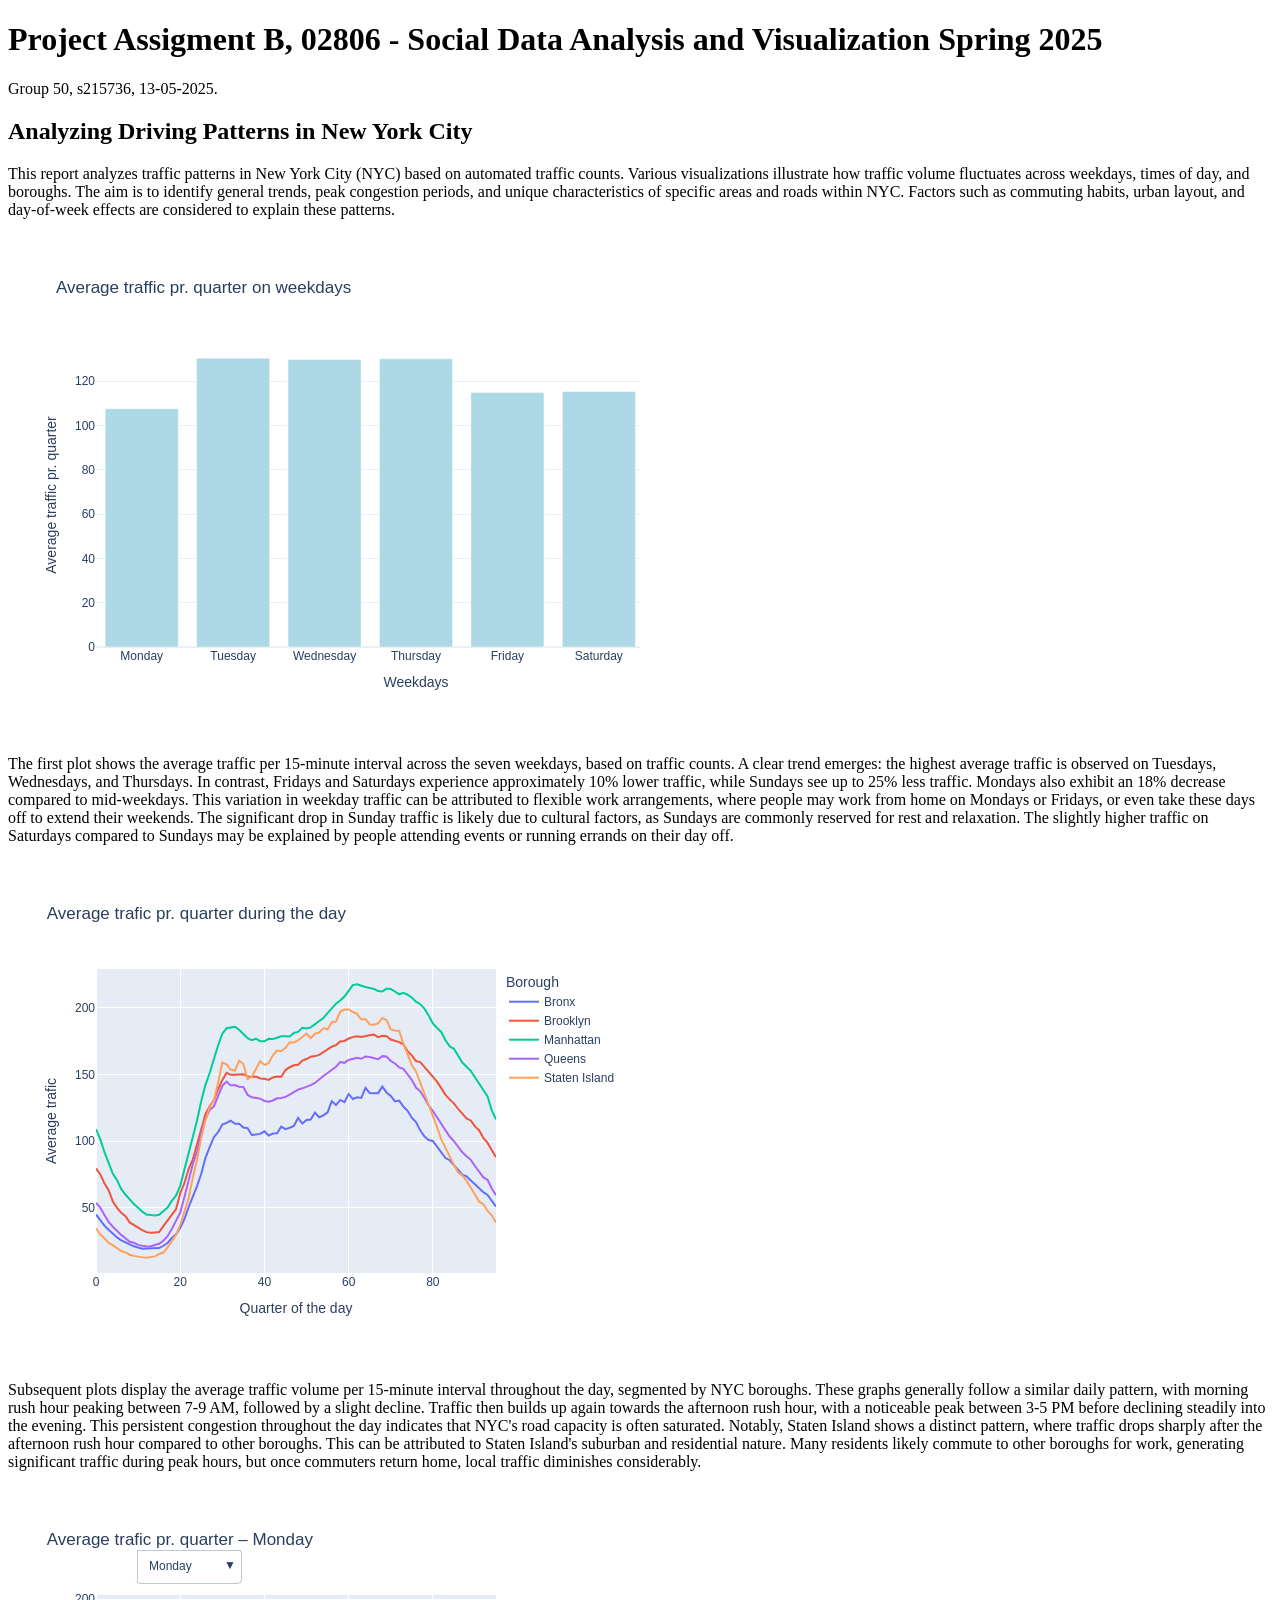
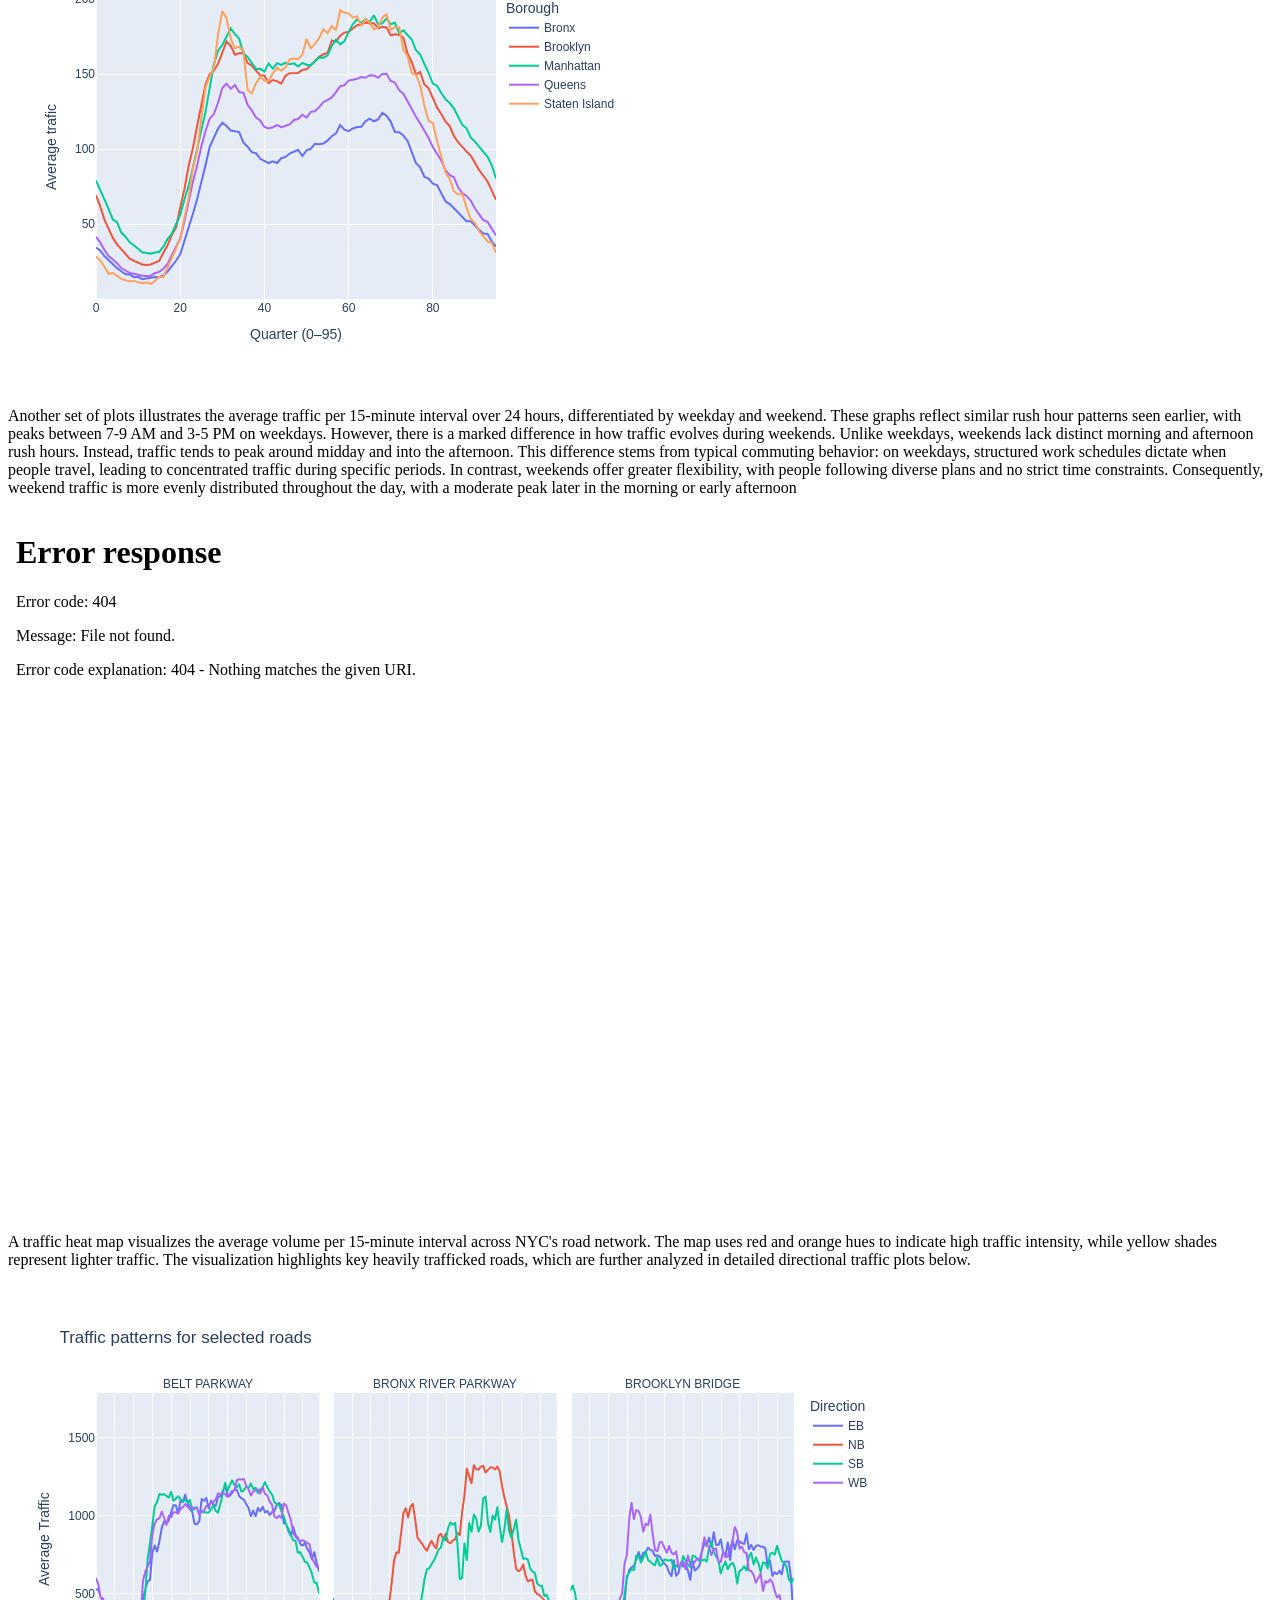
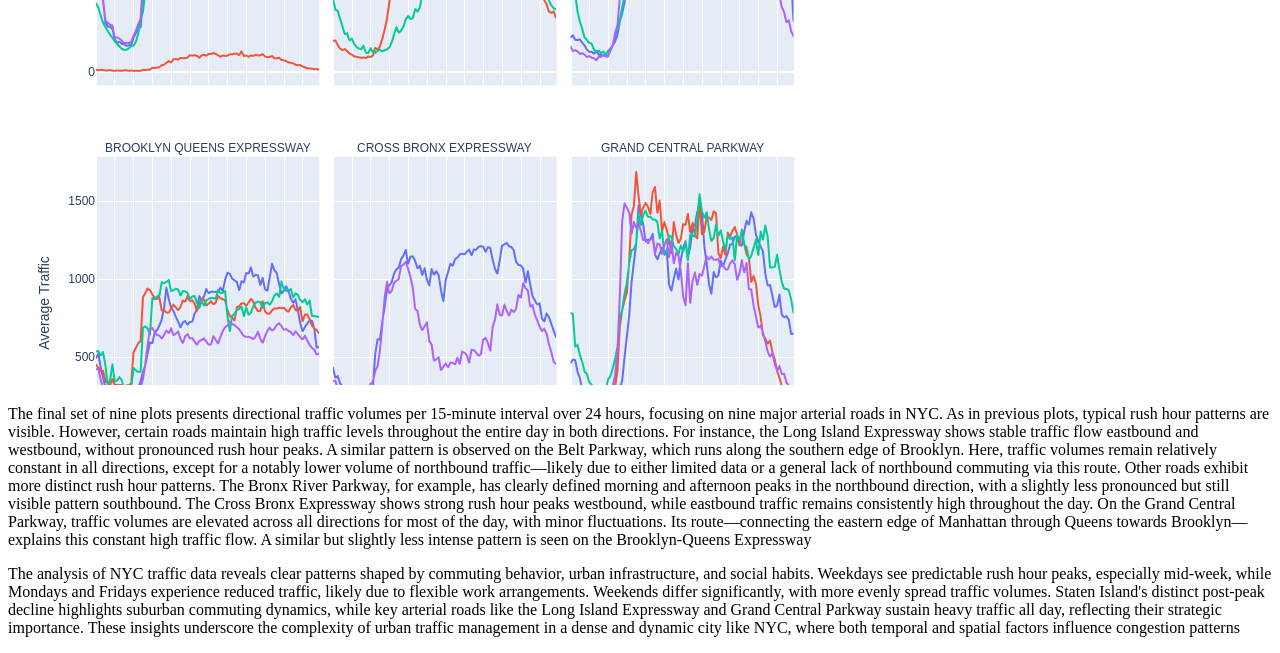
==== index.html @ fab5fddc "Updated homepage" ====
<!DOCTYPE html>
<html lang="en">
<head>
    <meta charset="UTF-8">
    <meta name="viewport" content="width=device-width, initial-scale=1.0">
    <title>My GitHub Website</title>
</head>
<body>
    <h1>Project Assigment B, 02806 - Social Data Analysis and Visualization Spring 2025</h1>
    <p>Group 50, s215736, 13-05-2025.</p>

    
    <h2>Analyzing Driving Patterns in New York City</h2>

    <p>This report analyzes traffic patterns in New York City (NYC) based on automated traffic counts. Various visualizations illustrate how traffic volume fluctuates
         across weekdays, times of day, and boroughs. The aim is to identify general trends, peak congestion periods, and unique characteristics of specific areas and
         roads within NYC. Factors such as commuting habits, urban layout, and day-of-week effects are considered to explain these patterns.</p>

    <iframe src="traffic_weekdays.html" width="50%" height="500px" style="border:none;"></iframe>

    <p>The first plot shows the average traffic per 15-minute interval across the seven weekdays, based on traffic counts. A clear trend emerges: the highest average
         traffic is observed on Tuesdays, Wednesdays, and Thursdays. In contrast, Fridays and Saturdays experience approximately 10% lower traffic, while Sundays see
          up to 25% less traffic. Mondays also exhibit an 18% decrease compared to mid-weekdays. This variation in weekday traffic can be attributed to flexible work
           arrangements, where people may work from home on Mondays or Fridays, or even take these days off to extend their weekends. The significant drop in Sunday
            traffic is likely due to cultural factors, as Sundays are commonly reserved for rest and relaxation. The slightly higher traffic on Saturdays compared to
             Sundays may be explained by people attending events or running errands on their day off.
    </p>

    <iframe src="gennemsnitlig_trafik_bydele.html" width="50%" height="500px" style="border:none;"></iframe>

    <p>Subsequent plots display the average traffic volume per 15-minute interval throughout the day, segmented by NYC boroughs. These graphs generally follow a similar
         daily pattern, with morning rush hour peaking between 7-9 AM, followed by a slight decline. Traffic then builds up again towards the afternoon rush hour, with
          a noticeable peak between 3-5 PM before declining steadily into the evening. This persistent congestion throughout the day indicates that NYC's road capacity
           is often saturated. Notably, Staten Island shows a distinct pattern, where traffic drops sharply after the afternoon rush hour compared to other boroughs.
            This can be attributed to Staten Island's suburban and residential nature. Many residents likely commute to other boroughs for work, generating significant
             traffic during peak hours, but once commuters return home, local traffic diminishes considerably.
    </p>

    <iframe src="gennemsnitlig_trafik_ugedage.html" width="50%" height="500px" style="border:none;"></iframe>

    <p>Another set of plots illustrates the average traffic per 15-minute interval over 24 hours, differentiated by weekday and weekend. These graphs reflect similar
         rush hour patterns seen earlier, with peaks between 7-9 AM and 3-5 PM on weekdays. However, there is a marked difference in how traffic evolves during weekends.
          Unlike weekdays, weekends lack distinct morning and afternoon rush hours. Instead, traffic tends to peak around midday and into the afternoon. This difference
           stems from typical commuting behavior: on weekdays, structured work schedules dictate when people travel, leading to concentrated traffic during specific
            periods. In contrast, weekends offer greater flexibility, with people following diverse plans and no strict time constraints. Consequently, weekend traffic
             is more evenly distributed throughout the day, with a moderate peak later in the morning or early afternoon
    </p>

    <iframe src="trafic_map.html" width="80%" height="700px" style="border:none;"></iframe>

    <p>A traffic heat map visualizes the average volume per 15-minute interval across NYC's road network. The map uses red and orange hues to indicate high traffic
         intensity, while yellow shades represent lighter traffic. The visualization highlights key heavily trafficked roads, which are further analyzed in detailed
          directional traffic plots below.
    </p>

    <iframe src="Selected_roads.html" width="70%" height="700px" style="border:none;"></iframe>

    <p>The final set of nine plots presents directional traffic volumes per 15-minute interval over 24 hours, focusing on nine major arterial roads in NYC. As in
         previous plots, typical rush hour patterns are visible. However, certain roads maintain high traffic levels throughout the entire day in both directions.
          For instance, the Long Island Expressway shows stable traffic flow eastbound and westbound, without pronounced rush hour peaks. A similar pattern is observed
           on the Belt Parkway, which runs along the southern edge of Brooklyn. Here, traffic volumes remain relatively constant in all directions, except for a notably
            lower volume of northbound traffic—likely due to either limited data or a general lack of northbound commuting via this route. Other roads exhibit more
             distinct rush hour patterns. The Bronx River Parkway, for example, has clearly defined morning and afternoon peaks in the northbound direction, with a
              slightly less pronounced but still visible pattern southbound. The Cross Bronx Expressway shows strong rush hour peaks westbound, while eastbound traffic
               remains consistently high throughout the day. On the Grand Central Parkway, traffic volumes are elevated across all directions for most of the day, with
                minor fluctuations. Its route—connecting the eastern edge of Manhattan through Queens towards Brooklyn—explains this constant high traffic flow. A similar
                 but slightly less intense pattern is seen on the Brooklyn-Queens Expressway
    </p>

    <p>The analysis of NYC traffic data reveals clear patterns shaped by commuting behavior, urban infrastructure, and social habits. Weekdays see predictable rush hour
         peaks, especially mid-week, while Mondays and Fridays experience reduced traffic, likely due to flexible work arrangements. Weekends differ significantly, with
          more evenly spread traffic volumes. Staten Island's distinct post-peak decline highlights suburban commuting dynamics, while key arterial roads like the Long
           Island Expressway and Grand Central Parkway sustain heavy traffic all day, reflecting their strategic importance. These insights underscore the complexity of
            urban traffic management in a dense and dynamic city like NYC, where both temporal and spatial factors influence congestion patterns
    </p>

</body>
</html>
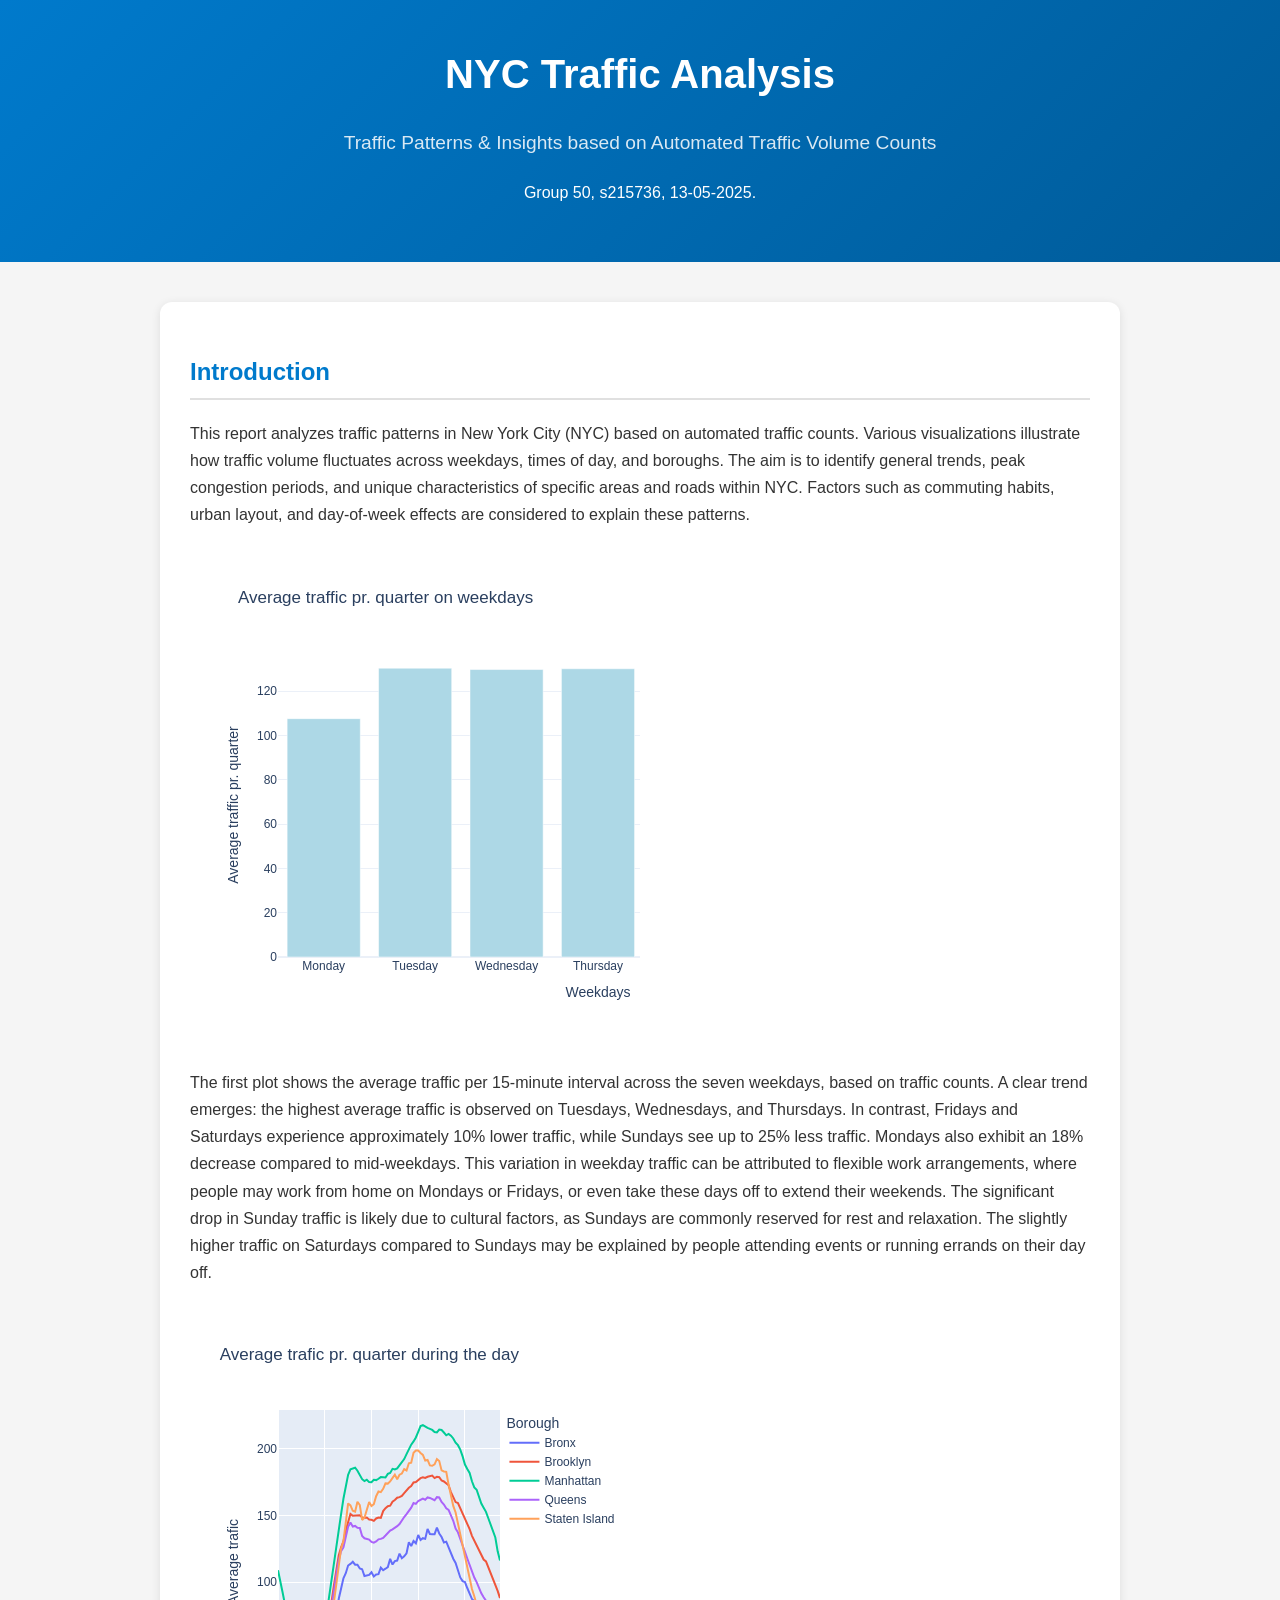
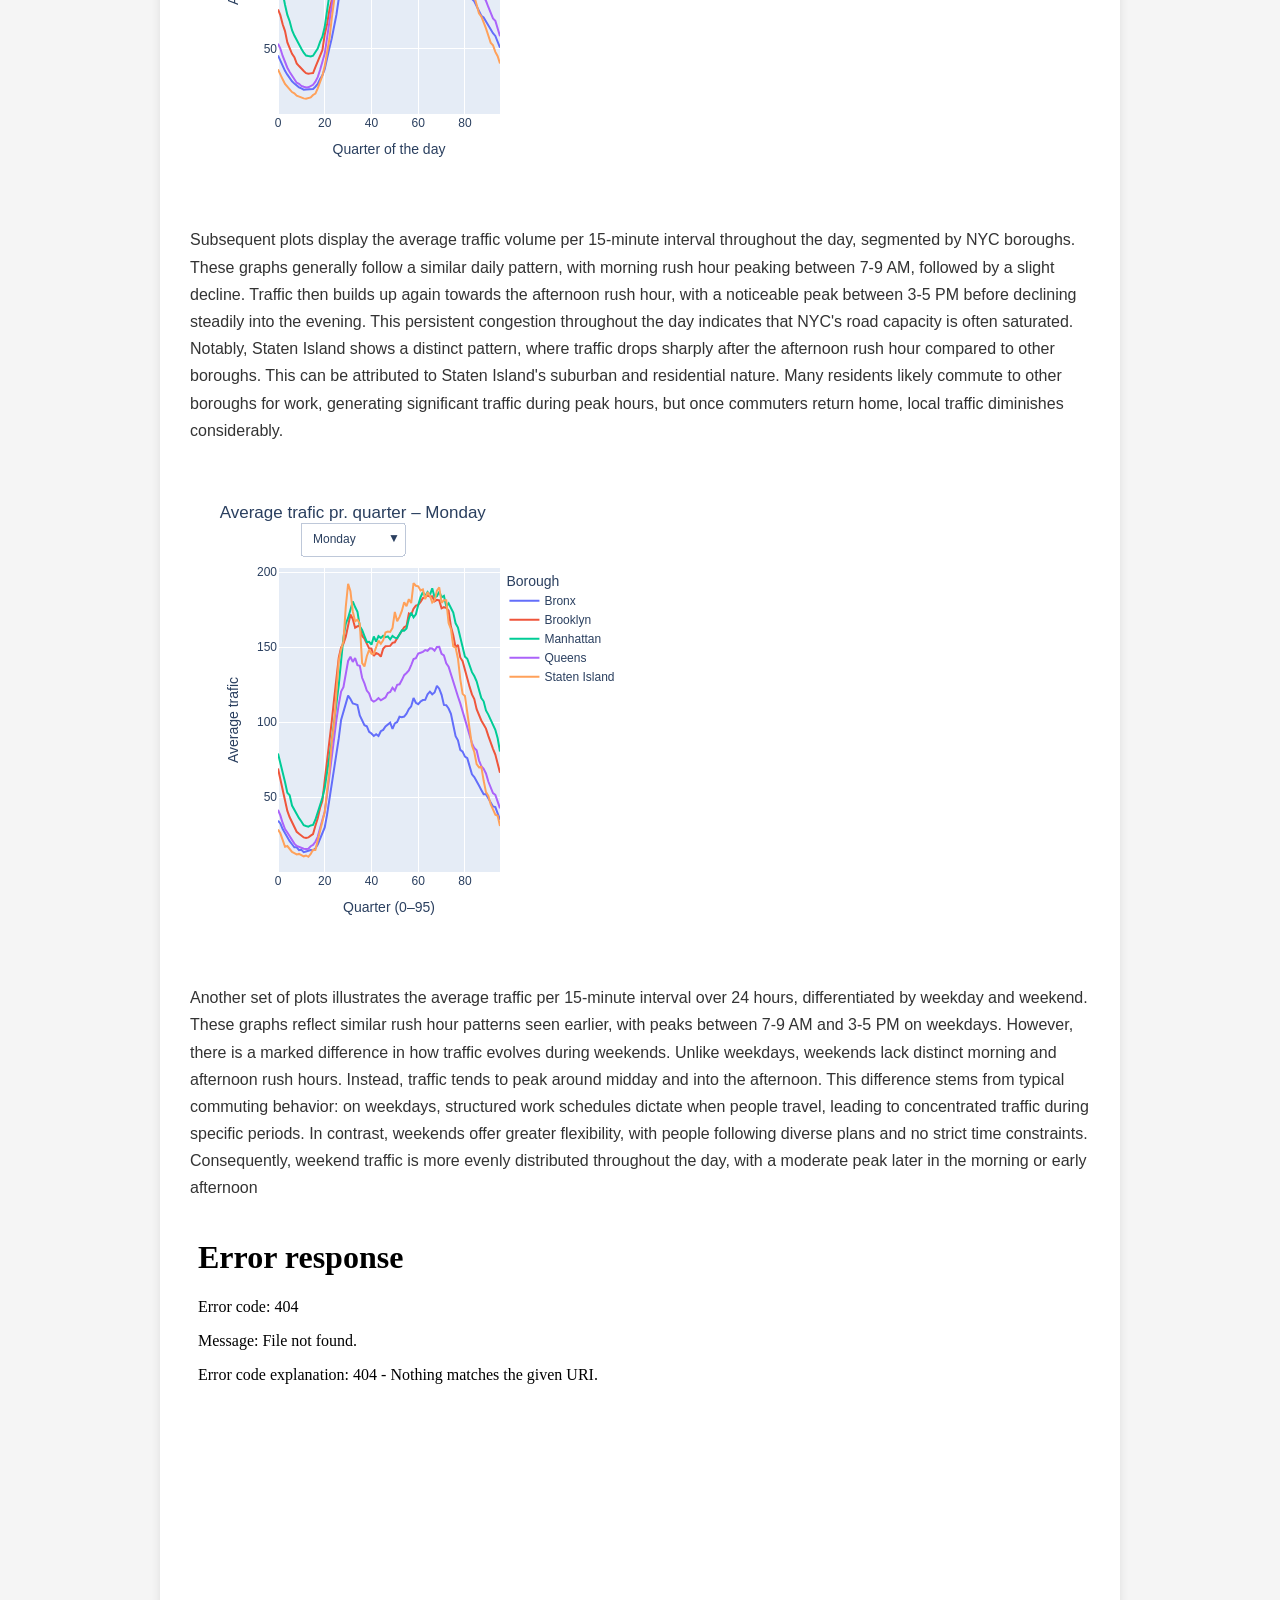
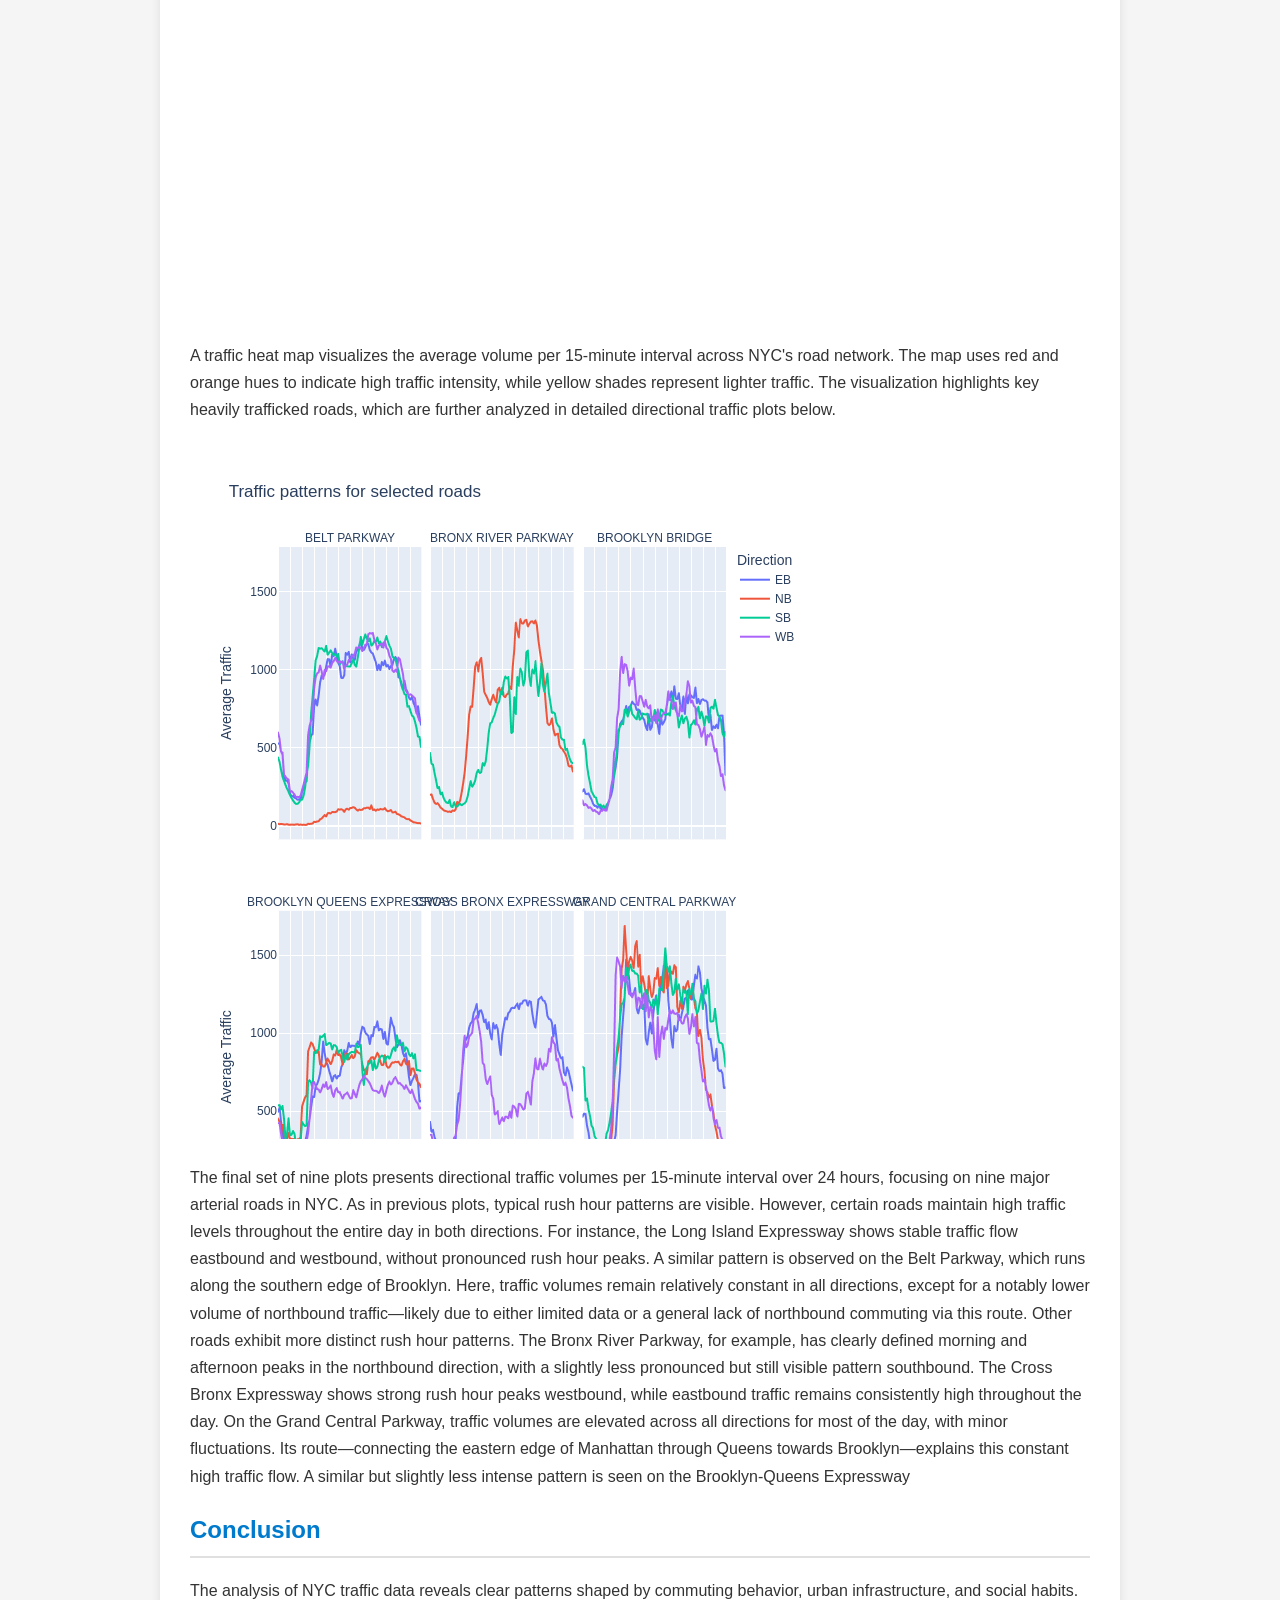
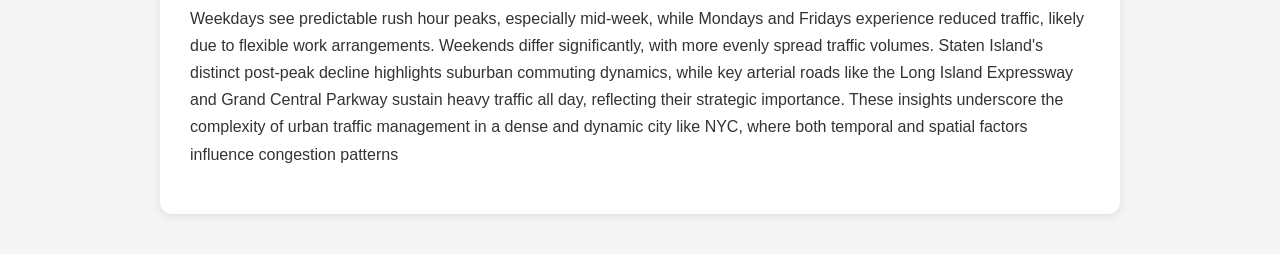
==== commit 4329cfb3: "Added styling with style.css" ====
--- a/index.html
+++ b/index.html
@@ -3,76 +3,88 @@
 <head>
     <meta charset="UTF-8">
     <meta name="viewport" content="width=device-width, initial-scale=1.0">
-    <title>My GitHub Website</title>
+    <title>NYC Traffic Analysis</title>
+    <link rel="stylesheet" href="style.css">
 </head>
 <body>
-    <h1>Project Assigment B, 02806 - Social Data Analysis and Visualization Spring 2025</h1>
-    <p>Group 50, s215736, 13-05-2025.</p>
+    <header>
+        <h1>NYC Traffic Analysis</h1>
+        <p class="subtitle">Traffic Patterns & Insights based on Automated Traffic Volume Counts</p>
+        <p>Group 50, s215736, 13-05-2025.</p>
+    </header>
 
-    
-    <h2>Analyzing Driving Patterns in New York City</h2>
+    <main class="container">
+        <section>
+            <h2>Introduction</h2>
+            <p>This report analyzes traffic patterns in New York City (NYC) based on automated traffic counts. Various visualizations illustrate how traffic volume fluctuates
+            across weekdays, times of day, and boroughs. The aim is to identify general trends, peak congestion periods, and unique characteristics of specific areas and
+            roads within NYC. Factors such as commuting habits, urban layout, and day-of-week effects are considered to explain these patterns.</p>
+        </section>
 
-    <p>This report analyzes traffic patterns in New York City (NYC) based on automated traffic counts. Various visualizations illustrate how traffic volume fluctuates
-         across weekdays, times of day, and boroughs. The aim is to identify general trends, peak congestion periods, and unique characteristics of specific areas and
-         roads within NYC. Factors such as commuting habits, urban layout, and day-of-week effects are considered to explain these patterns.</p>
+        <section>
+           <iframe src="traffic_weekdays.html" width="50%" height="500px" style="border:none;"></iframe> 
 
-    <iframe src="traffic_weekdays.html" width="50%" height="500px" style="border:none;"></iframe>
+           <p>The first plot shows the average traffic per 15-minute interval across the seven weekdays, based on traffic counts. A clear trend emerges: the highest average
+            traffic is observed on Tuesdays, Wednesdays, and Thursdays. In contrast, Fridays and Saturdays experience approximately 10% lower traffic, while Sundays see
+            up to 25% less traffic. Mondays also exhibit an 18% decrease compared to mid-weekdays. This variation in weekday traffic can be attributed to flexible work
+            arrangements, where people may work from home on Mondays or Fridays, or even take these days off to extend their weekends. The significant drop in Sunday
+            traffic is likely due to cultural factors, as Sundays are commonly reserved for rest and relaxation. The slightly higher traffic on Saturdays compared to
+            Sundays may be explained by people attending events or running errands on their day off.</p>
+        </section>
 
-    <p>The first plot shows the average traffic per 15-minute interval across the seven weekdays, based on traffic counts. A clear trend emerges: the highest average
-         traffic is observed on Tuesdays, Wednesdays, and Thursdays. In contrast, Fridays and Saturdays experience approximately 10% lower traffic, while Sundays see
-          up to 25% less traffic. Mondays also exhibit an 18% decrease compared to mid-weekdays. This variation in weekday traffic can be attributed to flexible work
-           arrangements, where people may work from home on Mondays or Fridays, or even take these days off to extend their weekends. The significant drop in Sunday
-            traffic is likely due to cultural factors, as Sundays are commonly reserved for rest and relaxation. The slightly higher traffic on Saturdays compared to
-             Sundays may be explained by people attending events or running errands on their day off.
-    </p>
+        <section>
+            <iframe src="gennemsnitlig_trafik_bydele.html" width="50%" height="500px" style="border:none;"></iframe>
 
-    <iframe src="gennemsnitlig_trafik_bydele.html" width="50%" height="500px" style="border:none;"></iframe>
+            <p>Subsequent plots display the average traffic volume per 15-minute interval throughout the day, segmented by NYC boroughs. These graphs generally follow a similar
+            daily pattern, with morning rush hour peaking between 7-9 AM, followed by a slight decline. Traffic then builds up again towards the afternoon rush hour, with
+            a noticeable peak between 3-5 PM before declining steadily into the evening. This persistent congestion throughout the day indicates that NYC's road capacity
+            is often saturated. Notably, Staten Island shows a distinct pattern, where traffic drops sharply after the afternoon rush hour compared to other boroughs.
+            This can be attributed to Staten Island's suburban and residential nature. Many residents likely commute to other boroughs for work, generating significant
+            traffic during peak hours, but once commuters return home, local traffic diminishes considerably.</p>
+        </section>
 
-    <p>Subsequent plots display the average traffic volume per 15-minute interval throughout the day, segmented by NYC boroughs. These graphs generally follow a similar
-         daily pattern, with morning rush hour peaking between 7-9 AM, followed by a slight decline. Traffic then builds up again towards the afternoon rush hour, with
-          a noticeable peak between 3-5 PM before declining steadily into the evening. This persistent congestion throughout the day indicates that NYC's road capacity
-           is often saturated. Notably, Staten Island shows a distinct pattern, where traffic drops sharply after the afternoon rush hour compared to other boroughs.
-            This can be attributed to Staten Island's suburban and residential nature. Many residents likely commute to other boroughs for work, generating significant
-             traffic during peak hours, but once commuters return home, local traffic diminishes considerably.
-    </p>
+        <section>
+            <iframe src="gennemsnitlig_trafik_ugedage.html" width="50%" height="500px" style="border:none;"></iframe>
 
-    <iframe src="gennemsnitlig_trafik_ugedage.html" width="50%" height="500px" style="border:none;"></iframe>
+            <p>Another set of plots illustrates the average traffic per 15-minute interval over 24 hours, differentiated by weekday and weekend. These graphs reflect similar
+            rush hour patterns seen earlier, with peaks between 7-9 AM and 3-5 PM on weekdays. However, there is a marked difference in how traffic evolves during weekends.
+            Unlike weekdays, weekends lack distinct morning and afternoon rush hours. Instead, traffic tends to peak around midday and into the afternoon. This difference
+            stems from typical commuting behavior: on weekdays, structured work schedules dictate when people travel, leading to concentrated traffic during specific
+            periods. In contrast, weekends offer greater flexibility, with people following diverse plans and no strict time constraints. Consequently, weekend traffic
+            is more evenly distributed throughout the day, with a moderate peak later in the morning or early afternoon</p>
+        </section>
 
-    <p>Another set of plots illustrates the average traffic per 15-minute interval over 24 hours, differentiated by weekday and weekend. These graphs reflect similar
-         rush hour patterns seen earlier, with peaks between 7-9 AM and 3-5 PM on weekdays. However, there is a marked difference in how traffic evolves during weekends.
-          Unlike weekdays, weekends lack distinct morning and afternoon rush hours. Instead, traffic tends to peak around midday and into the afternoon. This difference
-           stems from typical commuting behavior: on weekdays, structured work schedules dictate when people travel, leading to concentrated traffic during specific
-            periods. In contrast, weekends offer greater flexibility, with people following diverse plans and no strict time constraints. Consequently, weekend traffic
-             is more evenly distributed throughout the day, with a moderate peak later in the morning or early afternoon
-    </p>
+        <section>
+            <iframe src="trafic_map.html" width="80%" height="700px" style="border:none;"></iframe>
 
-    <iframe src="trafic_map.html" width="80%" height="700px" style="border:none;"></iframe>
+            <p>A traffic heat map visualizes the average volume per 15-minute interval across NYC's road network. The map uses red and orange hues to indicate high traffic
+            intensity, while yellow shades represent lighter traffic. The visualization highlights key heavily trafficked roads, which are further analyzed in detailed
+            directional traffic plots below.</p>
+        </section>
 
-    <p>A traffic heat map visualizes the average volume per 15-minute interval across NYC's road network. The map uses red and orange hues to indicate high traffic
-         intensity, while yellow shades represent lighter traffic. The visualization highlights key heavily trafficked roads, which are further analyzed in detailed
-          directional traffic plots below.
-    </p>
+        <section>
+            <iframe src="Selected_roads.html" width="70%" height="700px" style="border:none;"></iframe>
 
-    <iframe src="Selected_roads.html" width="70%" height="700px" style="border:none;"></iframe>
+            <p>The final set of nine plots presents directional traffic volumes per 15-minute interval over 24 hours, focusing on nine major arterial roads in NYC. As in
+            previous plots, typical rush hour patterns are visible. However, certain roads maintain high traffic levels throughout the entire day in both directions.
+            For instance, the Long Island Expressway shows stable traffic flow eastbound and westbound, without pronounced rush hour peaks. A similar pattern is observed
+            on the Belt Parkway, which runs along the southern edge of Brooklyn. Here, traffic volumes remain relatively constant in all directions, except for a notably
+            lower volume of northbound traffic—likely due to either limited data or a general lack of northbound commuting via this route. Other roads exhibit more
+            distinct rush hour patterns. The Bronx River Parkway, for example, has clearly defined morning and afternoon peaks in the northbound direction, with a
+            slightly less pronounced but still visible pattern southbound. The Cross Bronx Expressway shows strong rush hour peaks westbound, while eastbound traffic
+            remains consistently high throughout the day. On the Grand Central Parkway, traffic volumes are elevated across all directions for most of the day, with
+            minor fluctuations. Its route—connecting the eastern edge of Manhattan through Queens towards Brooklyn—explains this constant high traffic flow. A similar
+            but slightly less intense pattern is seen on the Brooklyn-Queens Expressway</p>
+        </section>
 
-    <p>The final set of nine plots presents directional traffic volumes per 15-minute interval over 24 hours, focusing on nine major arterial roads in NYC. As in
-         previous plots, typical rush hour patterns are visible. However, certain roads maintain high traffic levels throughout the entire day in both directions.
-          For instance, the Long Island Expressway shows stable traffic flow eastbound and westbound, without pronounced rush hour peaks. A similar pattern is observed
-           on the Belt Parkway, which runs along the southern edge of Brooklyn. Here, traffic volumes remain relatively constant in all directions, except for a notably
-            lower volume of northbound traffic—likely due to either limited data or a general lack of northbound commuting via this route. Other roads exhibit more
-             distinct rush hour patterns. The Bronx River Parkway, for example, has clearly defined morning and afternoon peaks in the northbound direction, with a
-              slightly less pronounced but still visible pattern southbound. The Cross Bronx Expressway shows strong rush hour peaks westbound, while eastbound traffic
-               remains consistently high throughout the day. On the Grand Central Parkway, traffic volumes are elevated across all directions for most of the day, with
-                minor fluctuations. Its route—connecting the eastern edge of Manhattan through Queens towards Brooklyn—explains this constant high traffic flow. A similar
-                 but slightly less intense pattern is seen on the Brooklyn-Queens Expressway
-    </p>
-
-    <p>The analysis of NYC traffic data reveals clear patterns shaped by commuting behavior, urban infrastructure, and social habits. Weekdays see predictable rush hour
-         peaks, especially mid-week, while Mondays and Fridays experience reduced traffic, likely due to flexible work arrangements. Weekends differ significantly, with
-          more evenly spread traffic volumes. Staten Island's distinct post-peak decline highlights suburban commuting dynamics, while key arterial roads like the Long
-           Island Expressway and Grand Central Parkway sustain heavy traffic all day, reflecting their strategic importance. These insights underscore the complexity of
-            urban traffic management in a dense and dynamic city like NYC, where both temporal and spatial factors influence congestion patterns
-    </p>
-
+        <section>
+            <h2>Conclusion</h2>
+            <p>The analysis of NYC traffic data reveals clear patterns shaped by commuting behavior, urban infrastructure, and social habits. Weekdays see predictable rush hour
+            peaks, especially mid-week, while Mondays and Fridays experience reduced traffic, likely due to flexible work arrangements. Weekends differ significantly, with
+            more evenly spread traffic volumes. Staten Island's distinct post-peak decline highlights suburban commuting dynamics, while key arterial roads like the Long
+            Island Expressway and Grand Central Parkway sustain heavy traffic all day, reflecting their strategic importance. These insights underscore the complexity of
+            urban traffic management in a dense and dynamic city like NYC, where both temporal and spatial factors influence congestion patterns</p>
+        </section>
+    </main>
 </body>
 </html>
--- a/style.css
+++ b/style.css
@@ -0,0 +1,52 @@
+/* Basis layout */
+body {
+    font-family: 'Segoe UI', Tahoma, sans-serif;
+    line-height: 1.7;
+    color: #333;
+    background-color: #f5f5f5;
+    margin: 0;
+    padding: 0;
+}
+
+/* Container med max bredde */
+.container {
+    max-width: 900px;
+    margin: 40px auto;
+    background: #ffffff;
+    padding: 30px;
+    border-radius: 12px;
+    box-shadow: 0 2px 10px rgba(0, 0, 0, 0.1);
+}
+
+/* Header styling */
+header {
+    background: linear-gradient(135deg, #007acc, #005b99);
+    color: white;
+    padding: 40px 20px;
+    text-align: center;
+}
+
+header h1 {
+    margin: 0;
+    font-size: 2.5rem;
+}
+
+.subtitle {
+    font-size: 1.2rem;
+    opacity: 0.85;
+}
+
+/* Overskrifter */
+h2 {
+    color: #007acc;
+    border-bottom: 2px solid #e0e0e0;
+    padding-bottom: 5px;
+}
+
+/* Footer */
+footer {
+    text-align: center;
+    padding: 20px;
+    font-size: 0.9rem;
+    color: #777;
+}
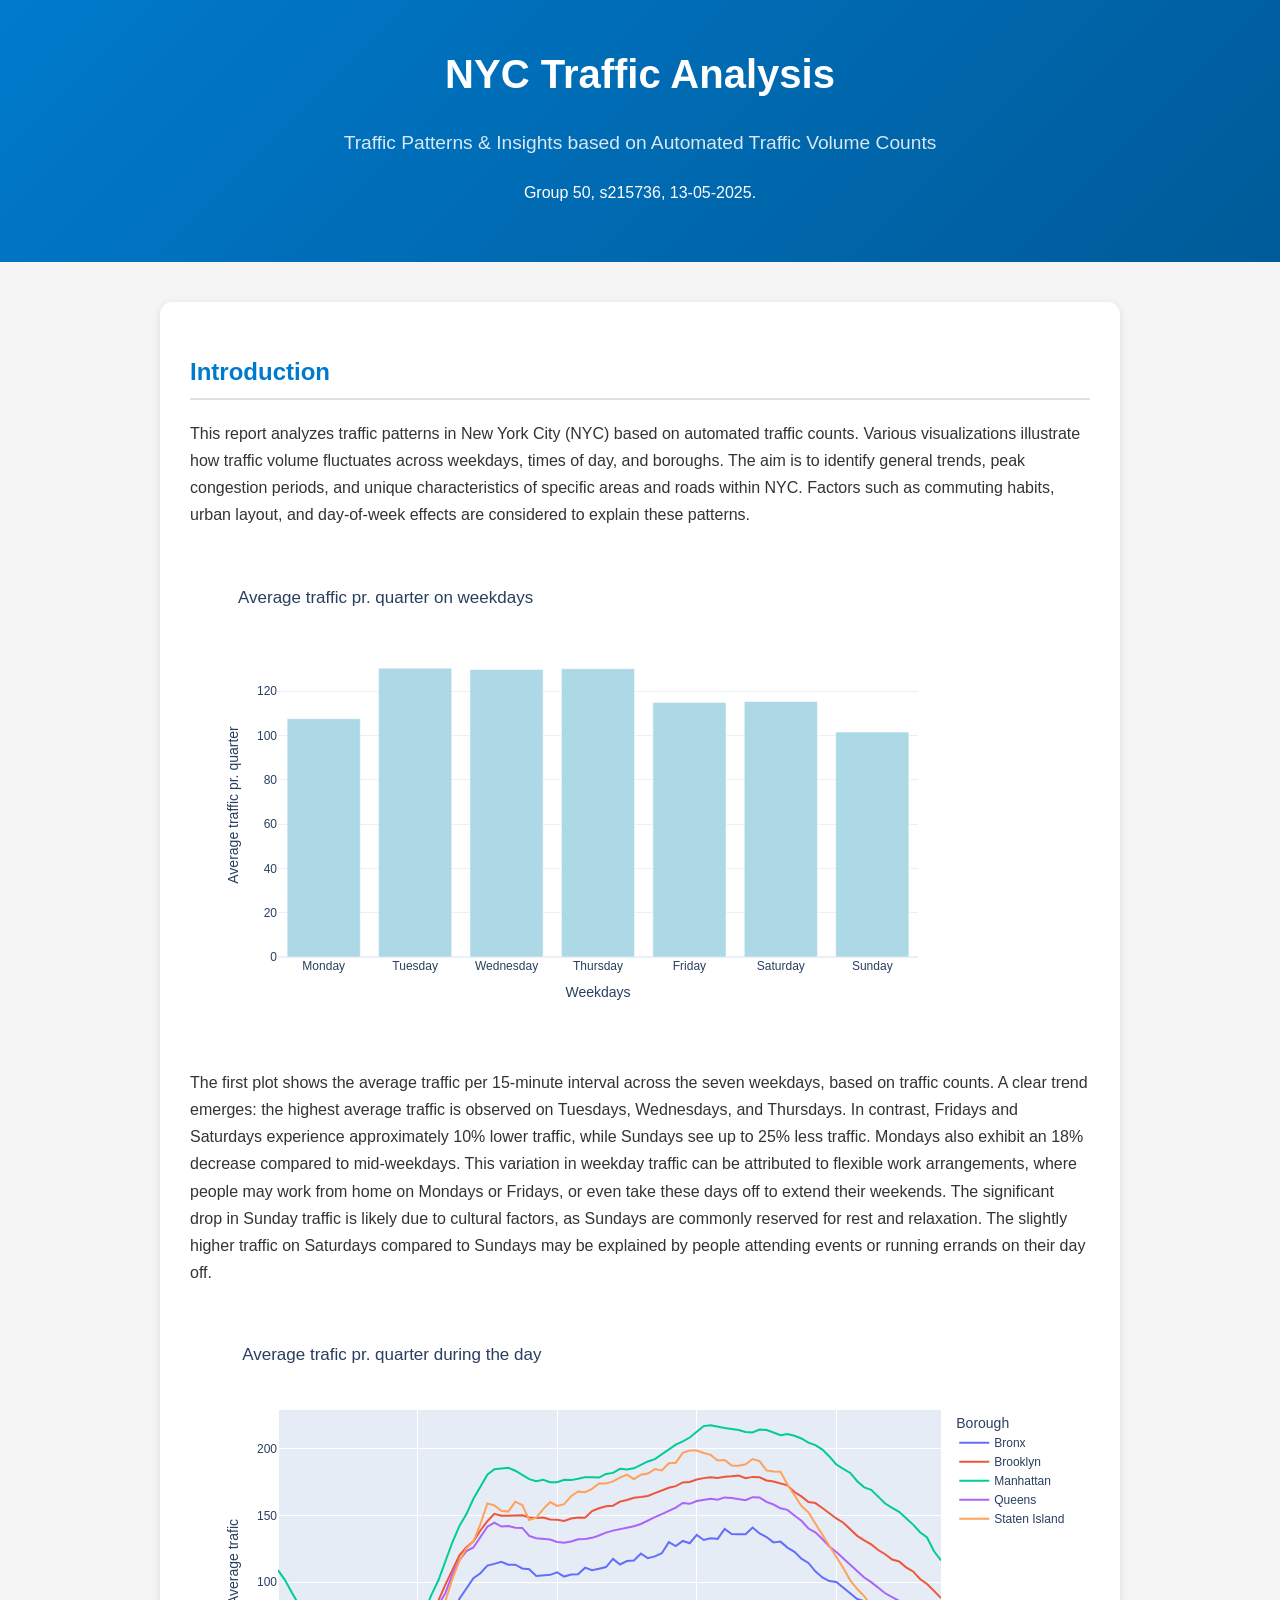
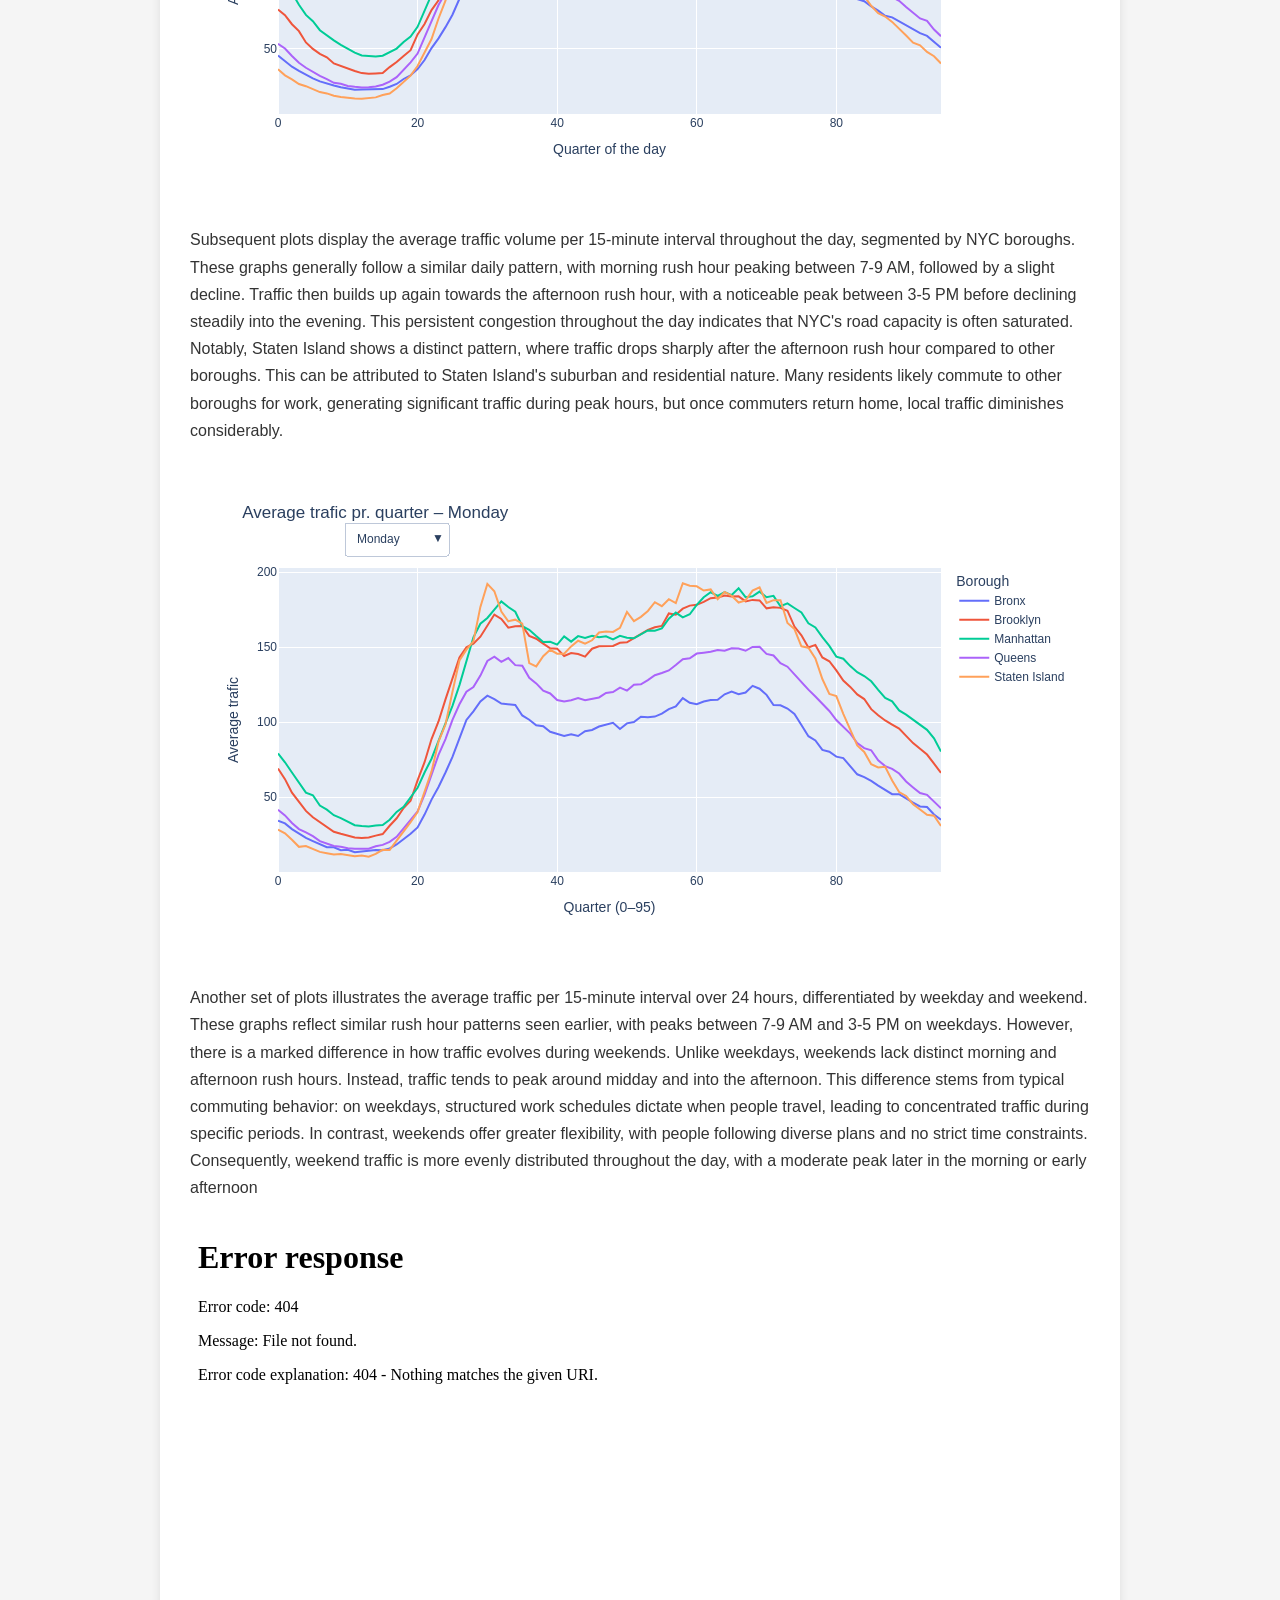
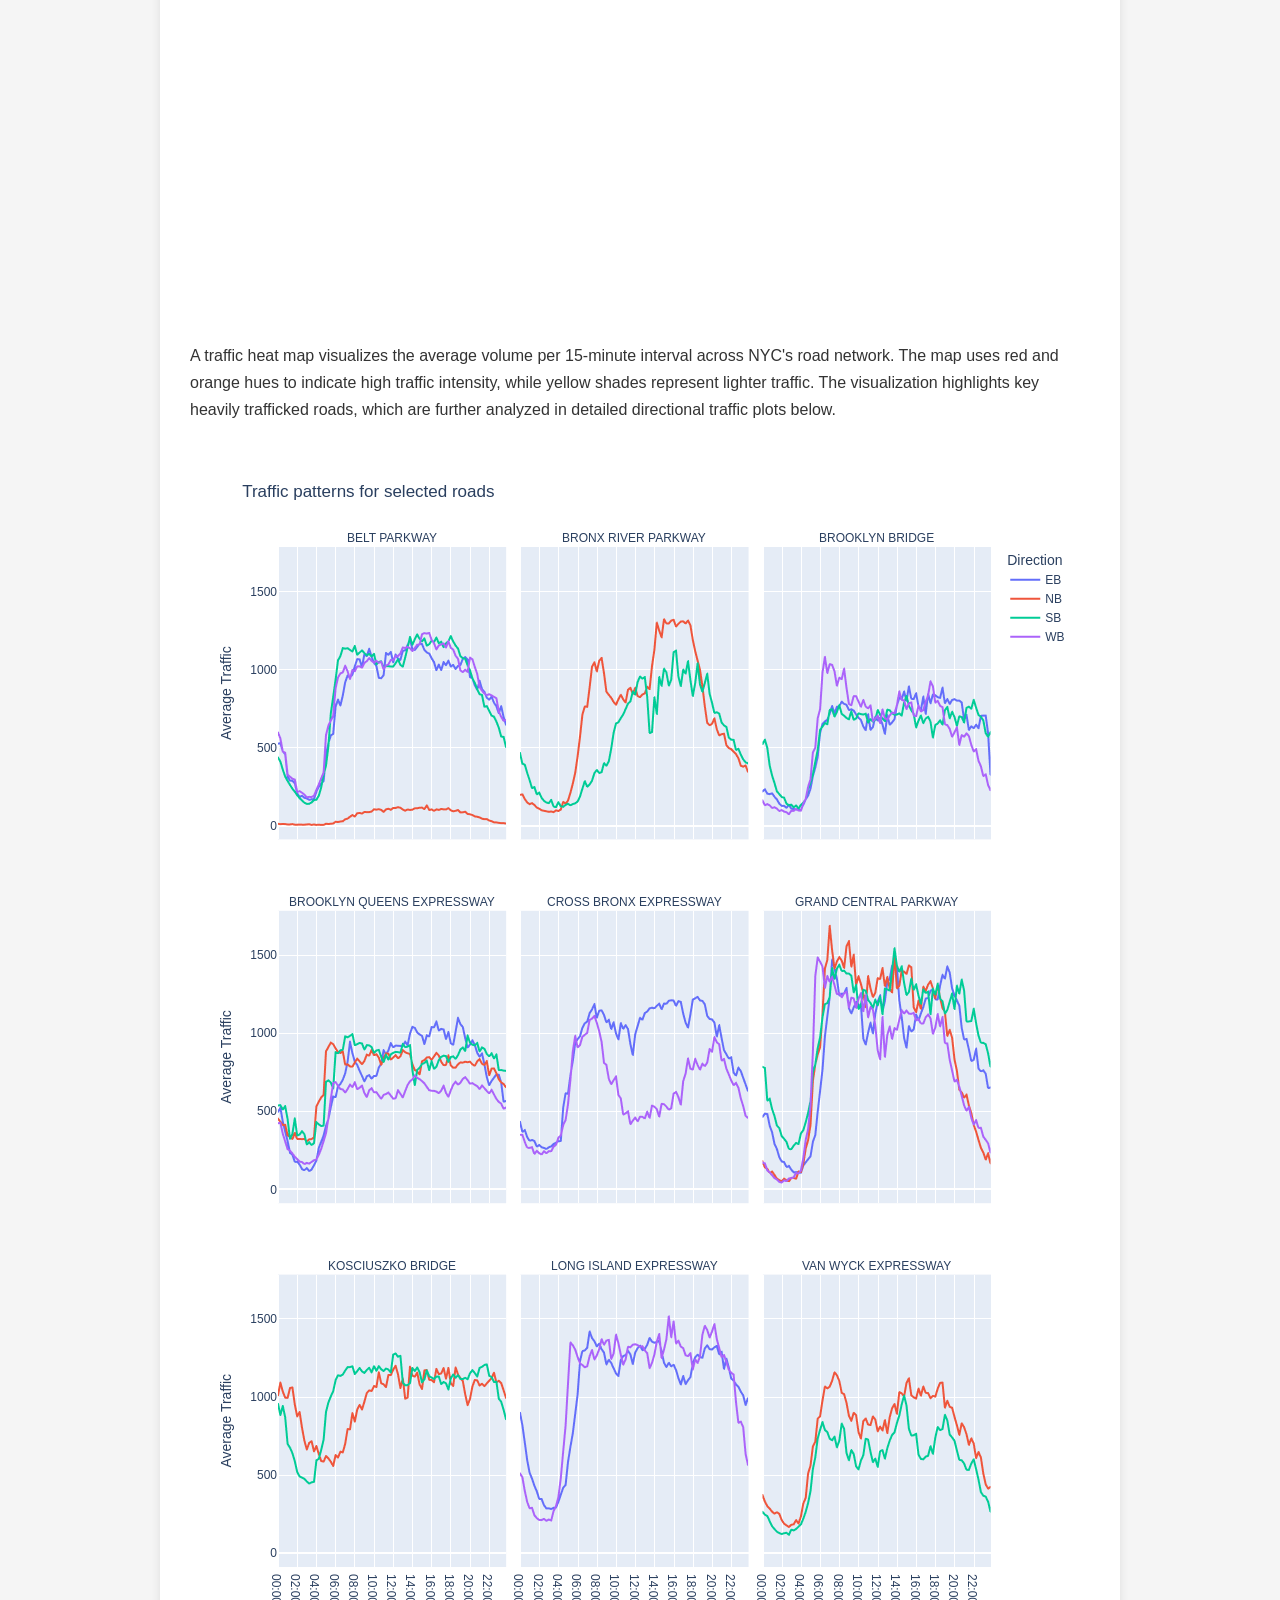
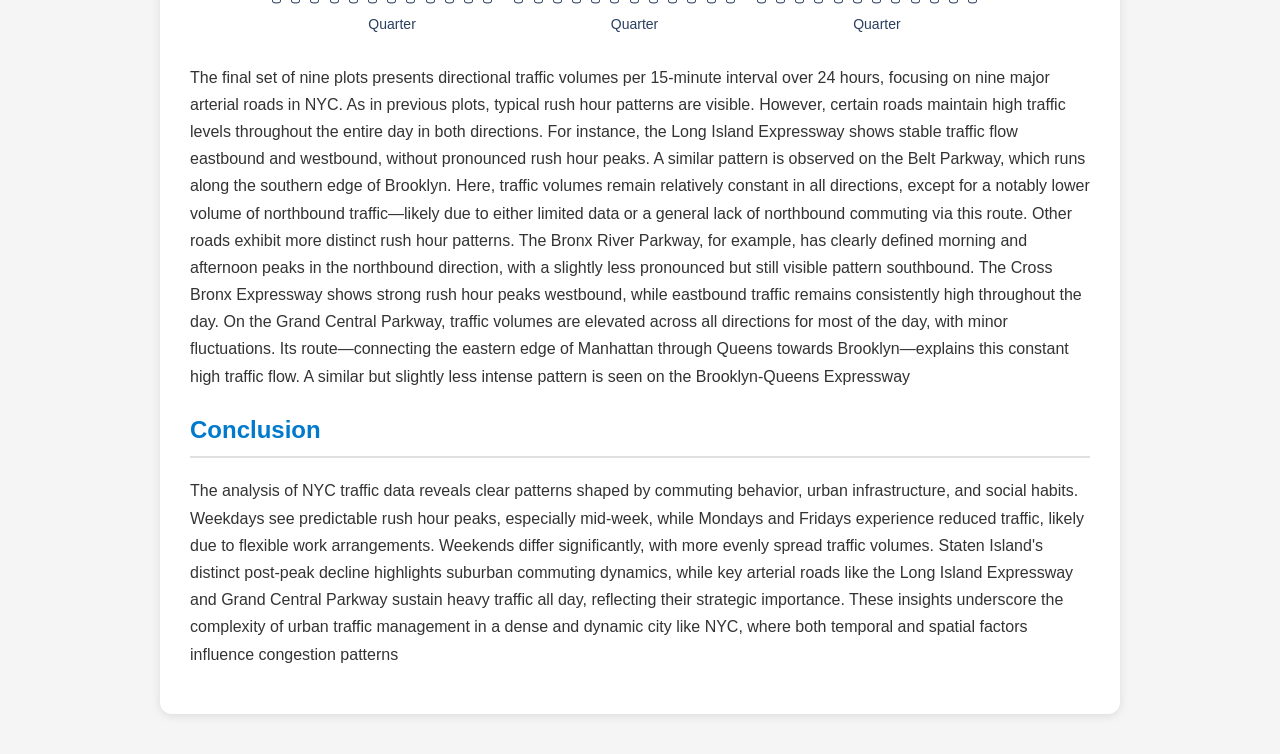
==== commit bb55a946: "Updated homepage" ====
--- a/index.html
+++ b/index.html
@@ -22,7 +22,7 @@
         </section>
 
         <section>
-           <iframe src="traffic_weekdays.html" width="50%" height="500px" style="border:none;"></iframe> 
+           <iframe src="traffic_weekdays.html" width="100%" height="500px" style="border:none;"></iframe> 
 
            <p>The first plot shows the average traffic per 15-minute interval across the seven weekdays, based on traffic counts. A clear trend emerges: the highest average
             traffic is observed on Tuesdays, Wednesdays, and Thursdays. In contrast, Fridays and Saturdays experience approximately 10% lower traffic, while Sundays see
@@ -33,7 +33,7 @@
         </section>
 
         <section>
-            <iframe src="gennemsnitlig_trafik_bydele.html" width="50%" height="500px" style="border:none;"></iframe>
+            <iframe src="gennemsnitlig_trafik_bydele.html" width="100%" height="500px" style="border:none;"></iframe>
 
             <p>Subsequent plots display the average traffic volume per 15-minute interval throughout the day, segmented by NYC boroughs. These graphs generally follow a similar
             daily pattern, with morning rush hour peaking between 7-9 AM, followed by a slight decline. Traffic then builds up again towards the afternoon rush hour, with
@@ -44,7 +44,7 @@
         </section>
 
         <section>
-            <iframe src="gennemsnitlig_trafik_ugedage.html" width="50%" height="500px" style="border:none;"></iframe>
+            <iframe src="gennemsnitlig_trafik_ugedage.html" width="100%" height="500px" style="border:none;"></iframe>
 
             <p>Another set of plots illustrates the average traffic per 15-minute interval over 24 hours, differentiated by weekday and weekend. These graphs reflect similar
             rush hour patterns seen earlier, with peaks between 7-9 AM and 3-5 PM on weekdays. However, there is a marked difference in how traffic evolves during weekends.
@@ -55,7 +55,7 @@
         </section>
 
         <section>
-            <iframe src="trafic_map.html" width="80%" height="700px" style="border:none;"></iframe>
+            <iframe src="trafic_map.html" width="100%" height="700px" style="border:none;"></iframe>
 
             <p>A traffic heat map visualizes the average volume per 15-minute interval across NYC's road network. The map uses red and orange hues to indicate high traffic
             intensity, while yellow shades represent lighter traffic. The visualization highlights key heavily trafficked roads, which are further analyzed in detailed
@@ -63,7 +63,7 @@
         </section>
 
         <section>
-            <iframe src="Selected_roads.html" width="70%" height="700px" style="border:none;"></iframe>
+            <iframe src="Selected_roads.html" width="100%" height="1200px" style="border:none;"></iframe>
 
             <p>The final set of nine plots presents directional traffic volumes per 15-minute interval over 24 hours, focusing on nine major arterial roads in NYC. As in
             previous plots, typical rush hour patterns are visible. However, certain roads maintain high traffic levels throughout the entire day in both directions.
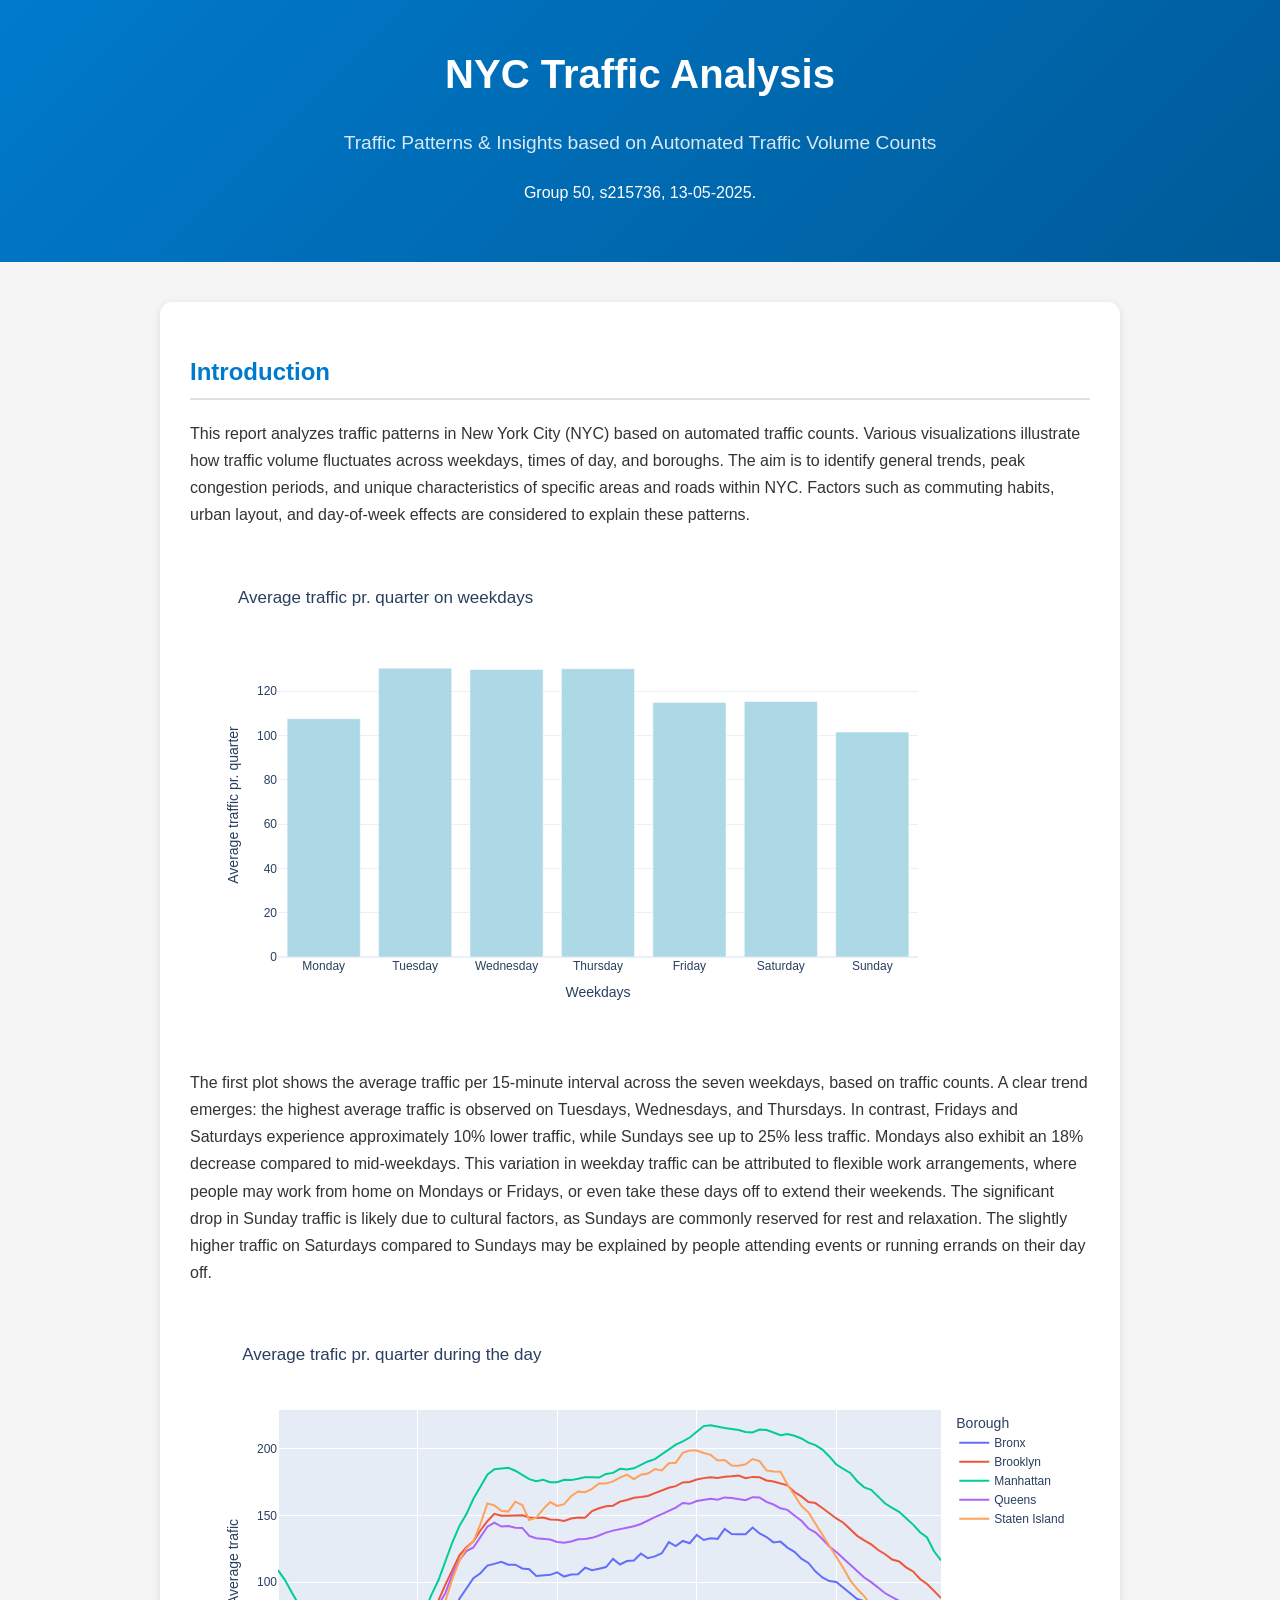
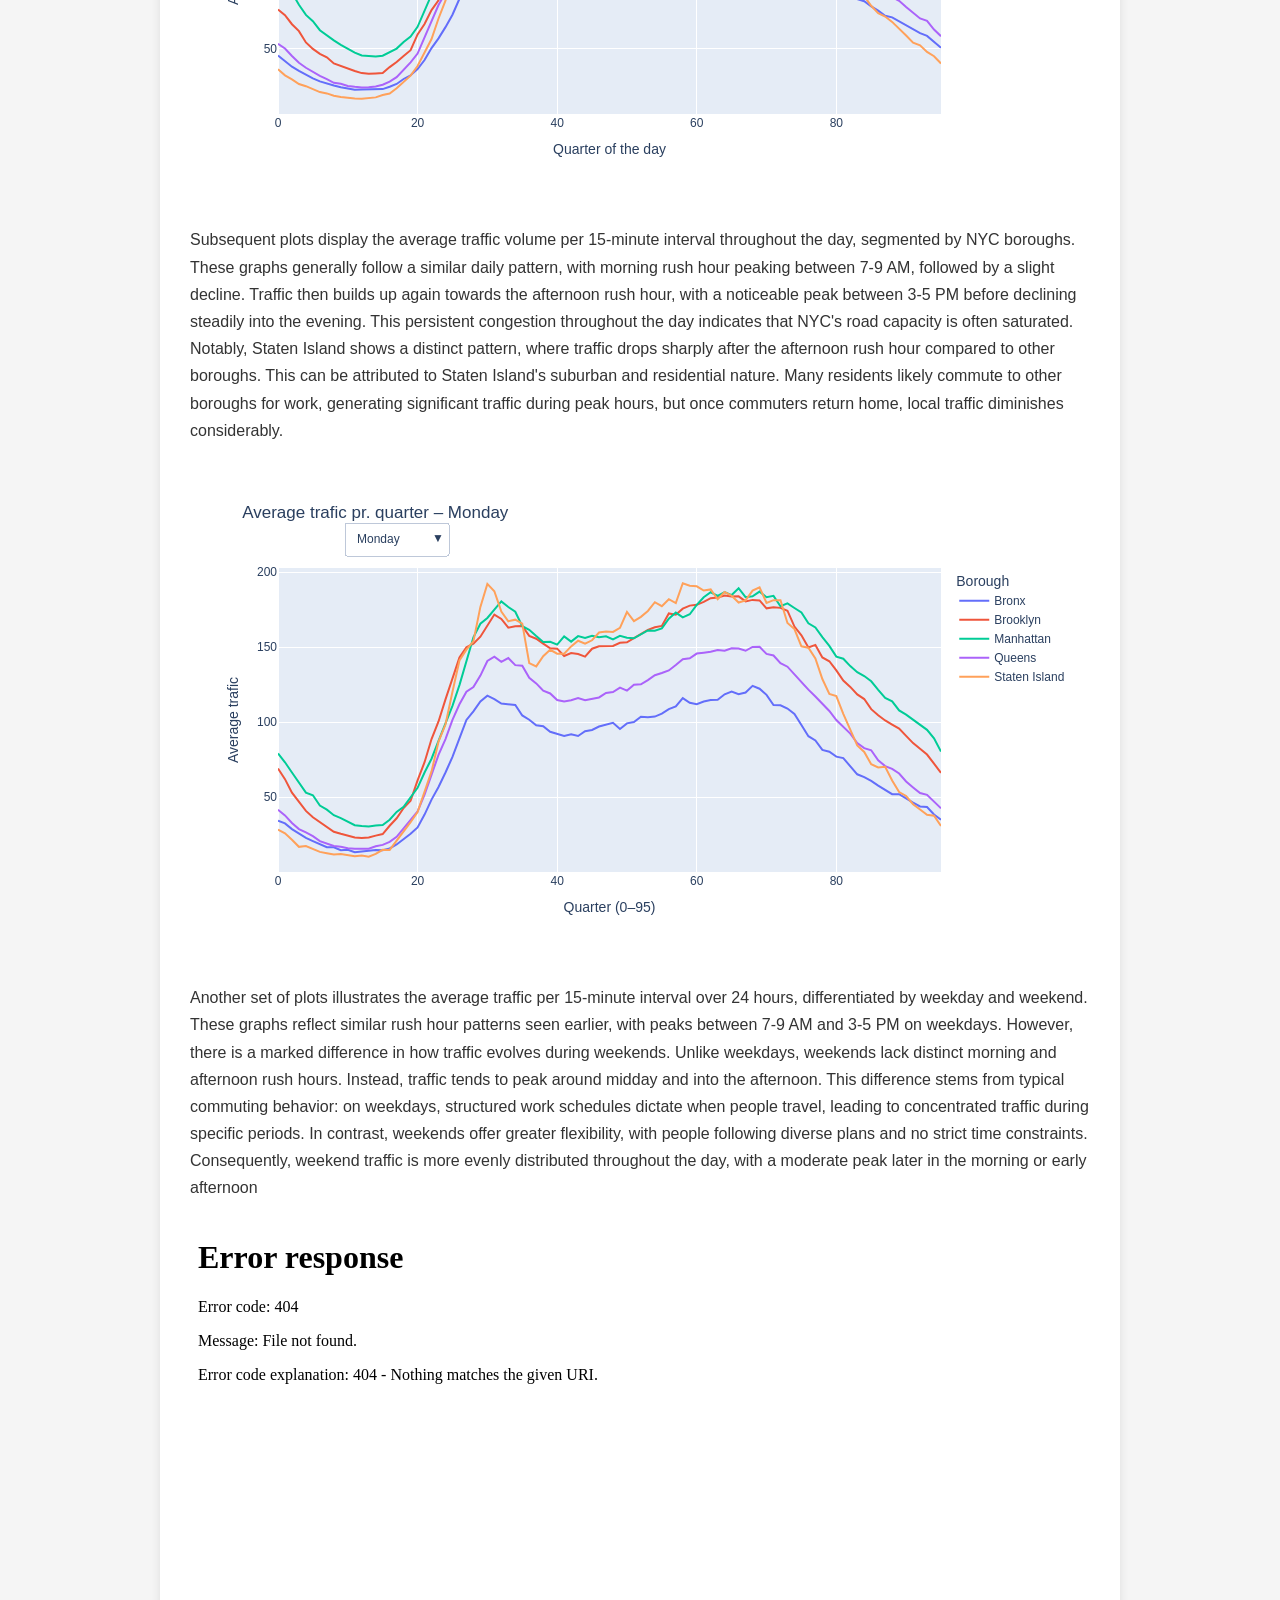
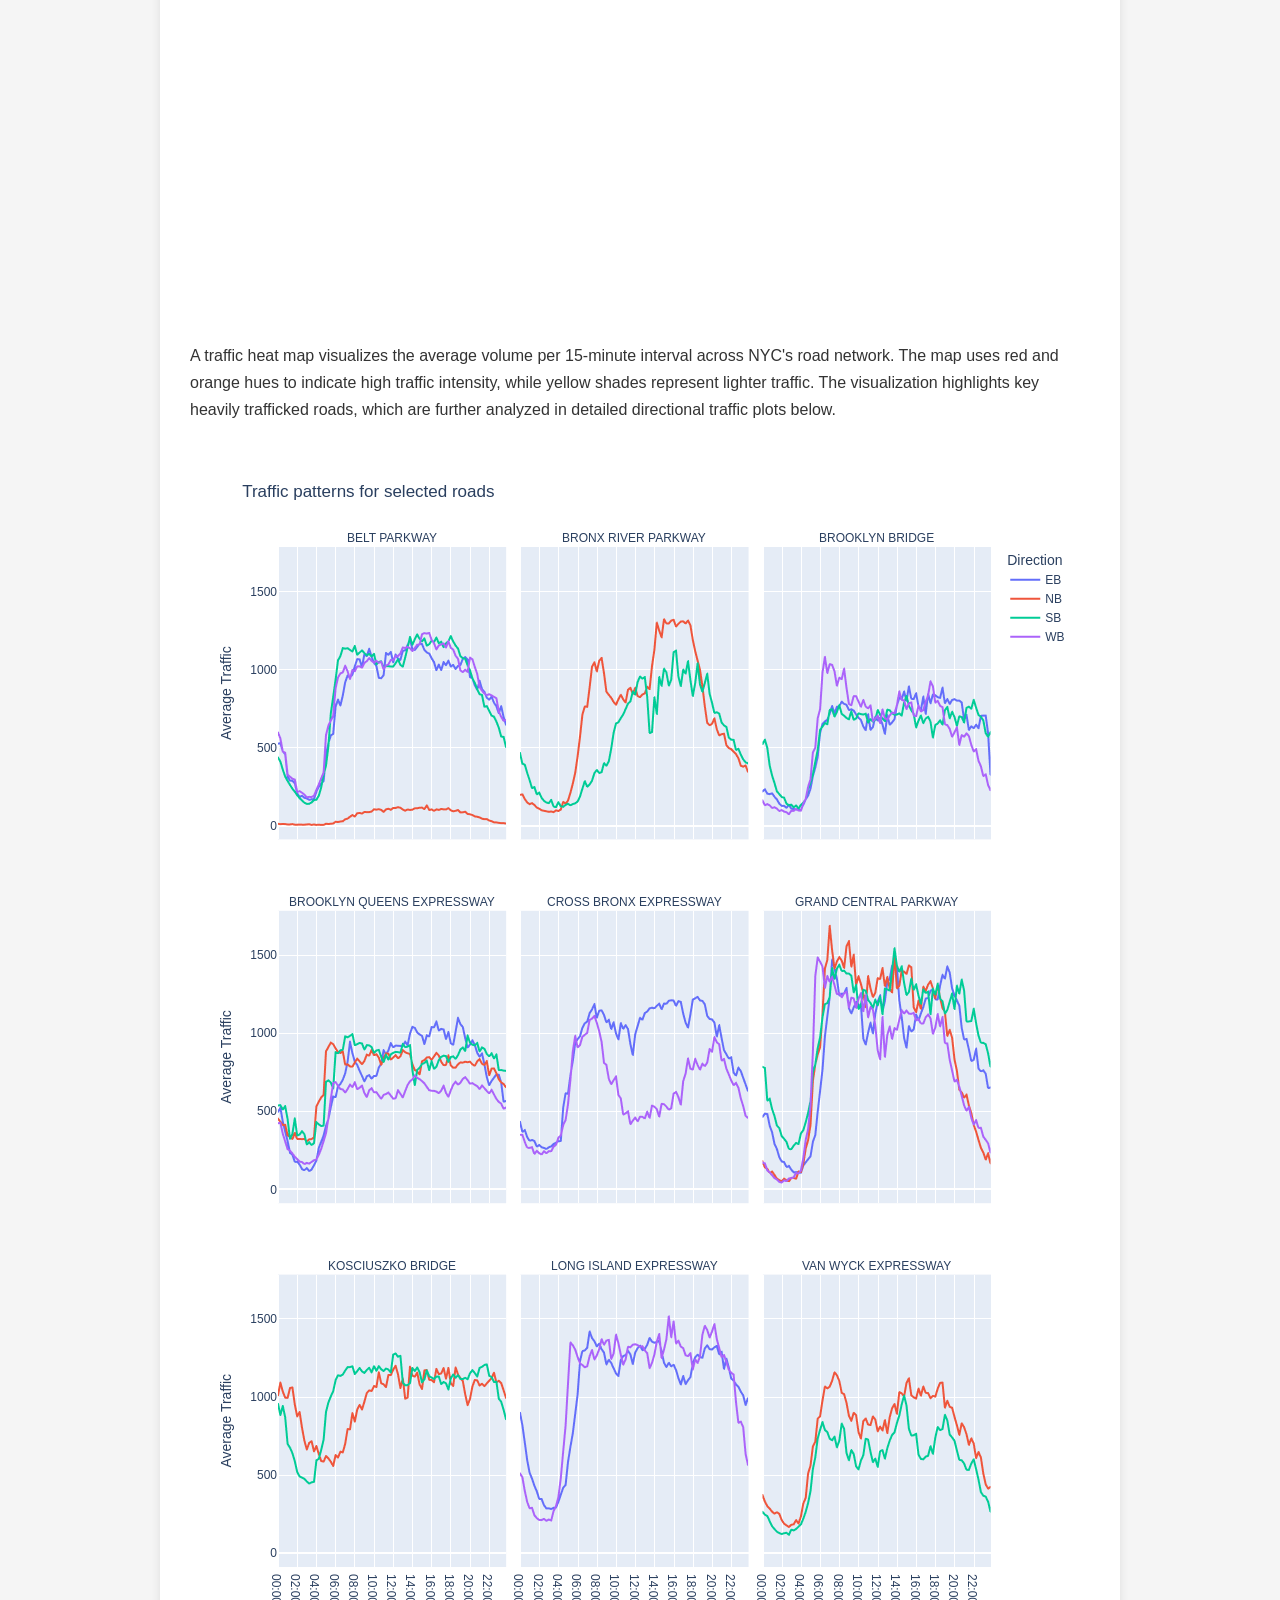
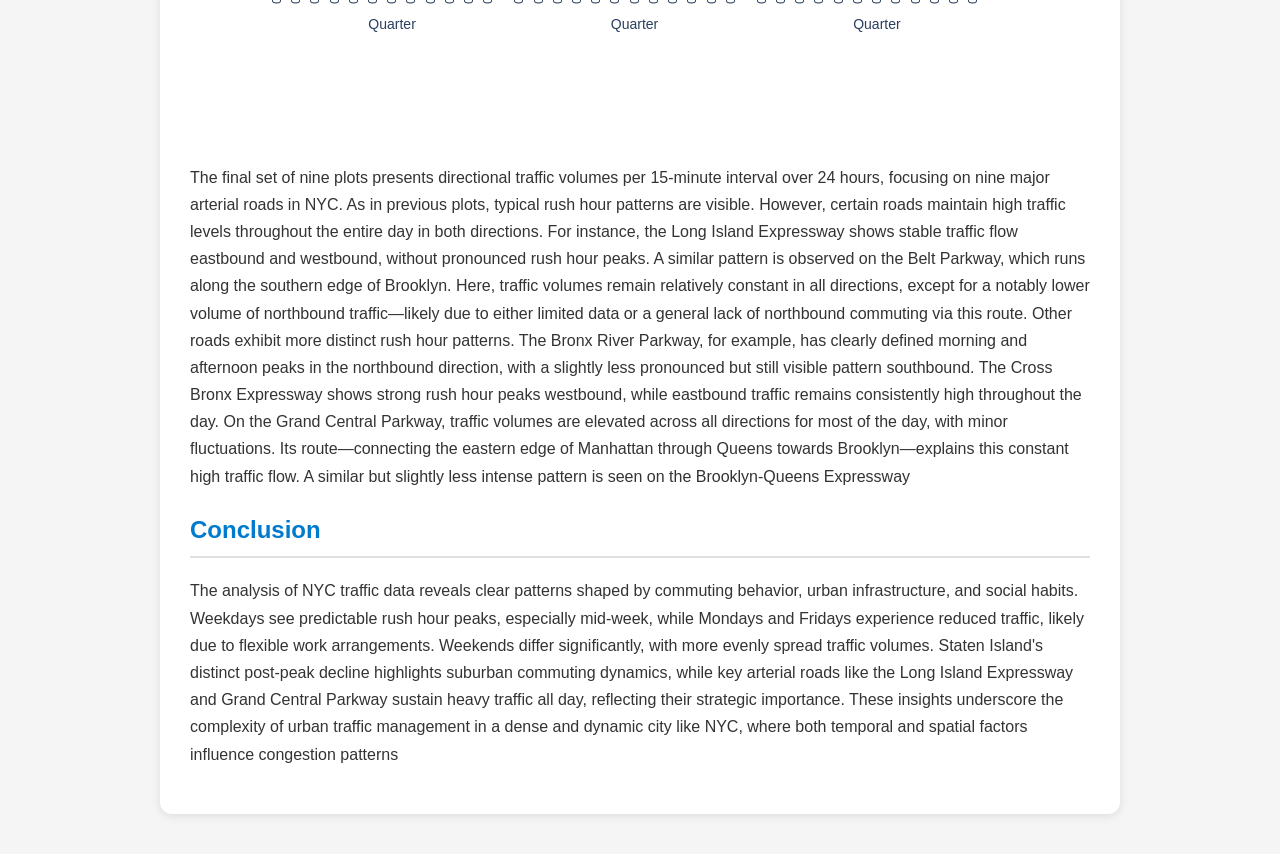
==== commit a732ea4b: "Updated homepage" ====
--- a/index.html
+++ b/index.html
@@ -63,7 +63,7 @@
         </section>
 
         <section>
-            <iframe src="Selected_roads.html" width="100%" height="1200px" style="border:none;"></iframe>
+            <iframe src="Selected_roads.html" width="100%" height="1300px" style="border:none;"></iframe>
 
             <p>The final set of nine plots presents directional traffic volumes per 15-minute interval over 24 hours, focusing on nine major arterial roads in NYC. As in
             previous plots, typical rush hour patterns are visible. However, certain roads maintain high traffic levels throughout the entire day in both directions.
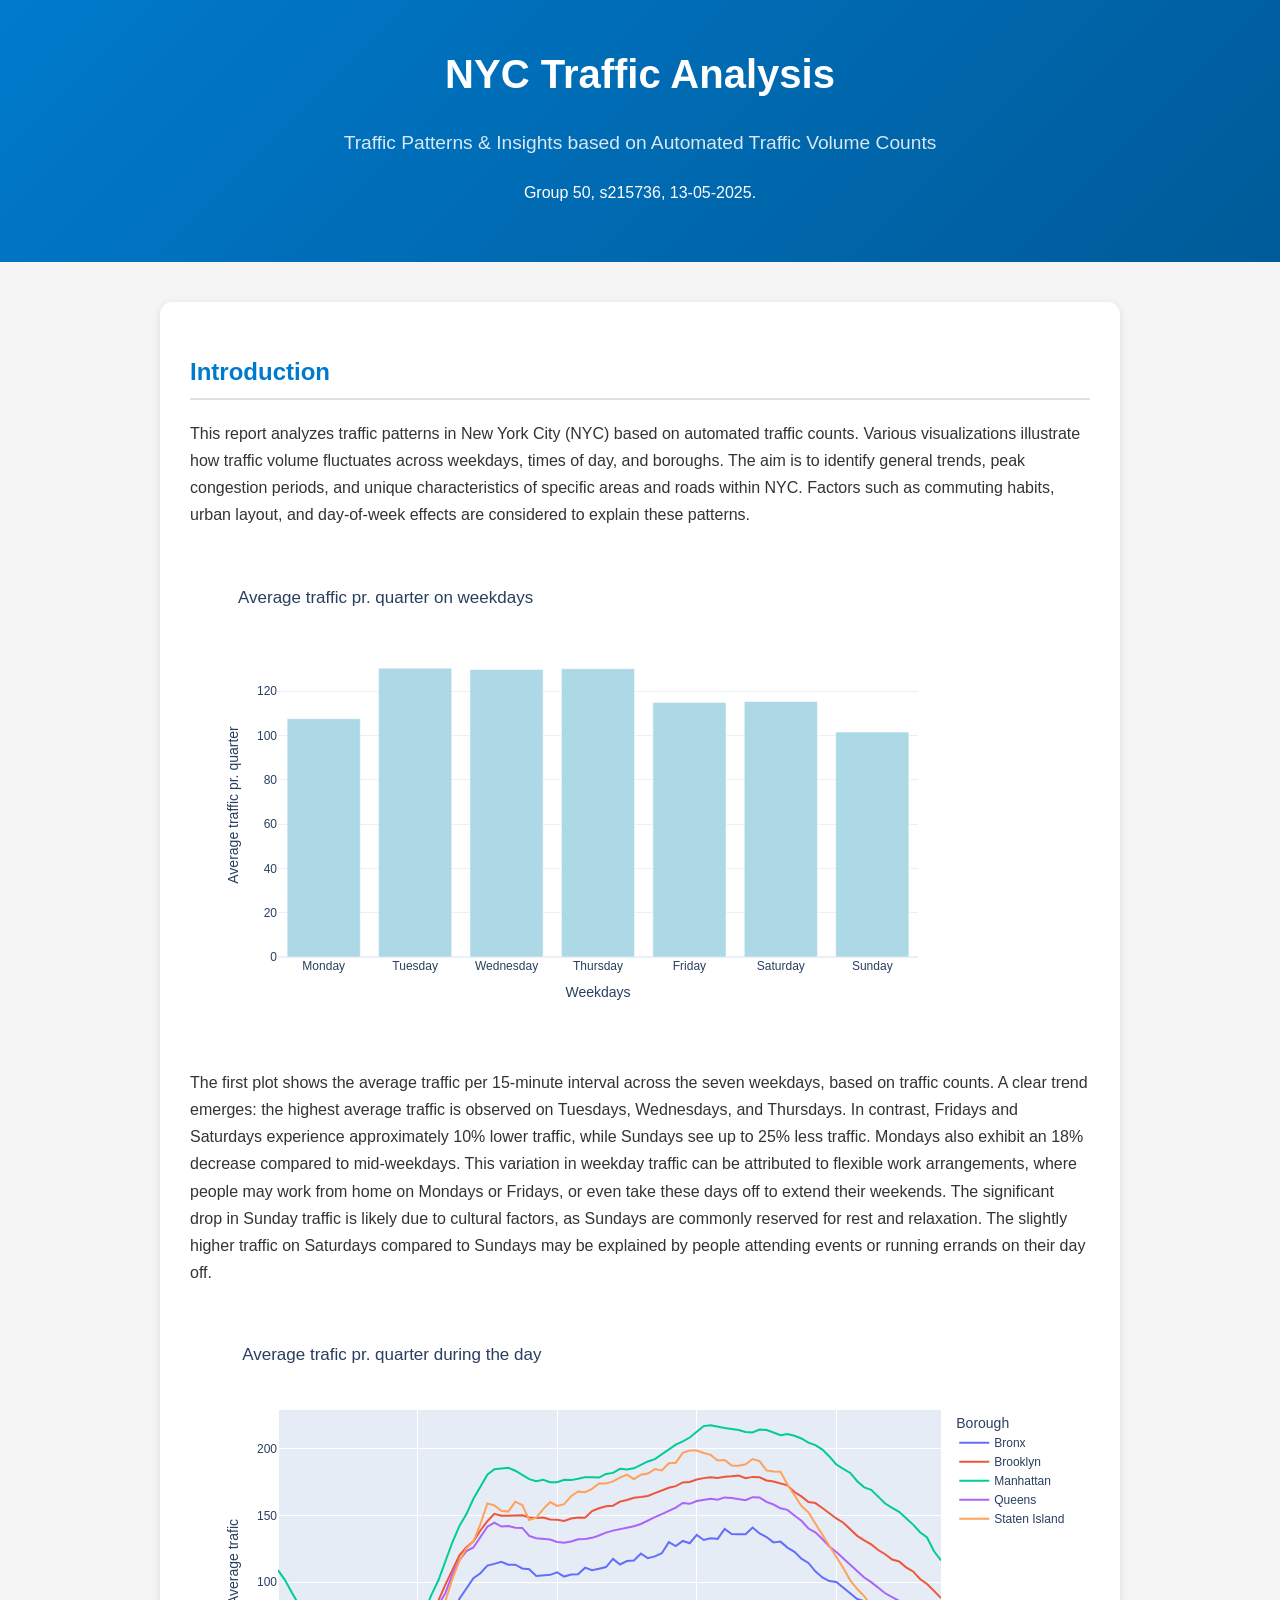
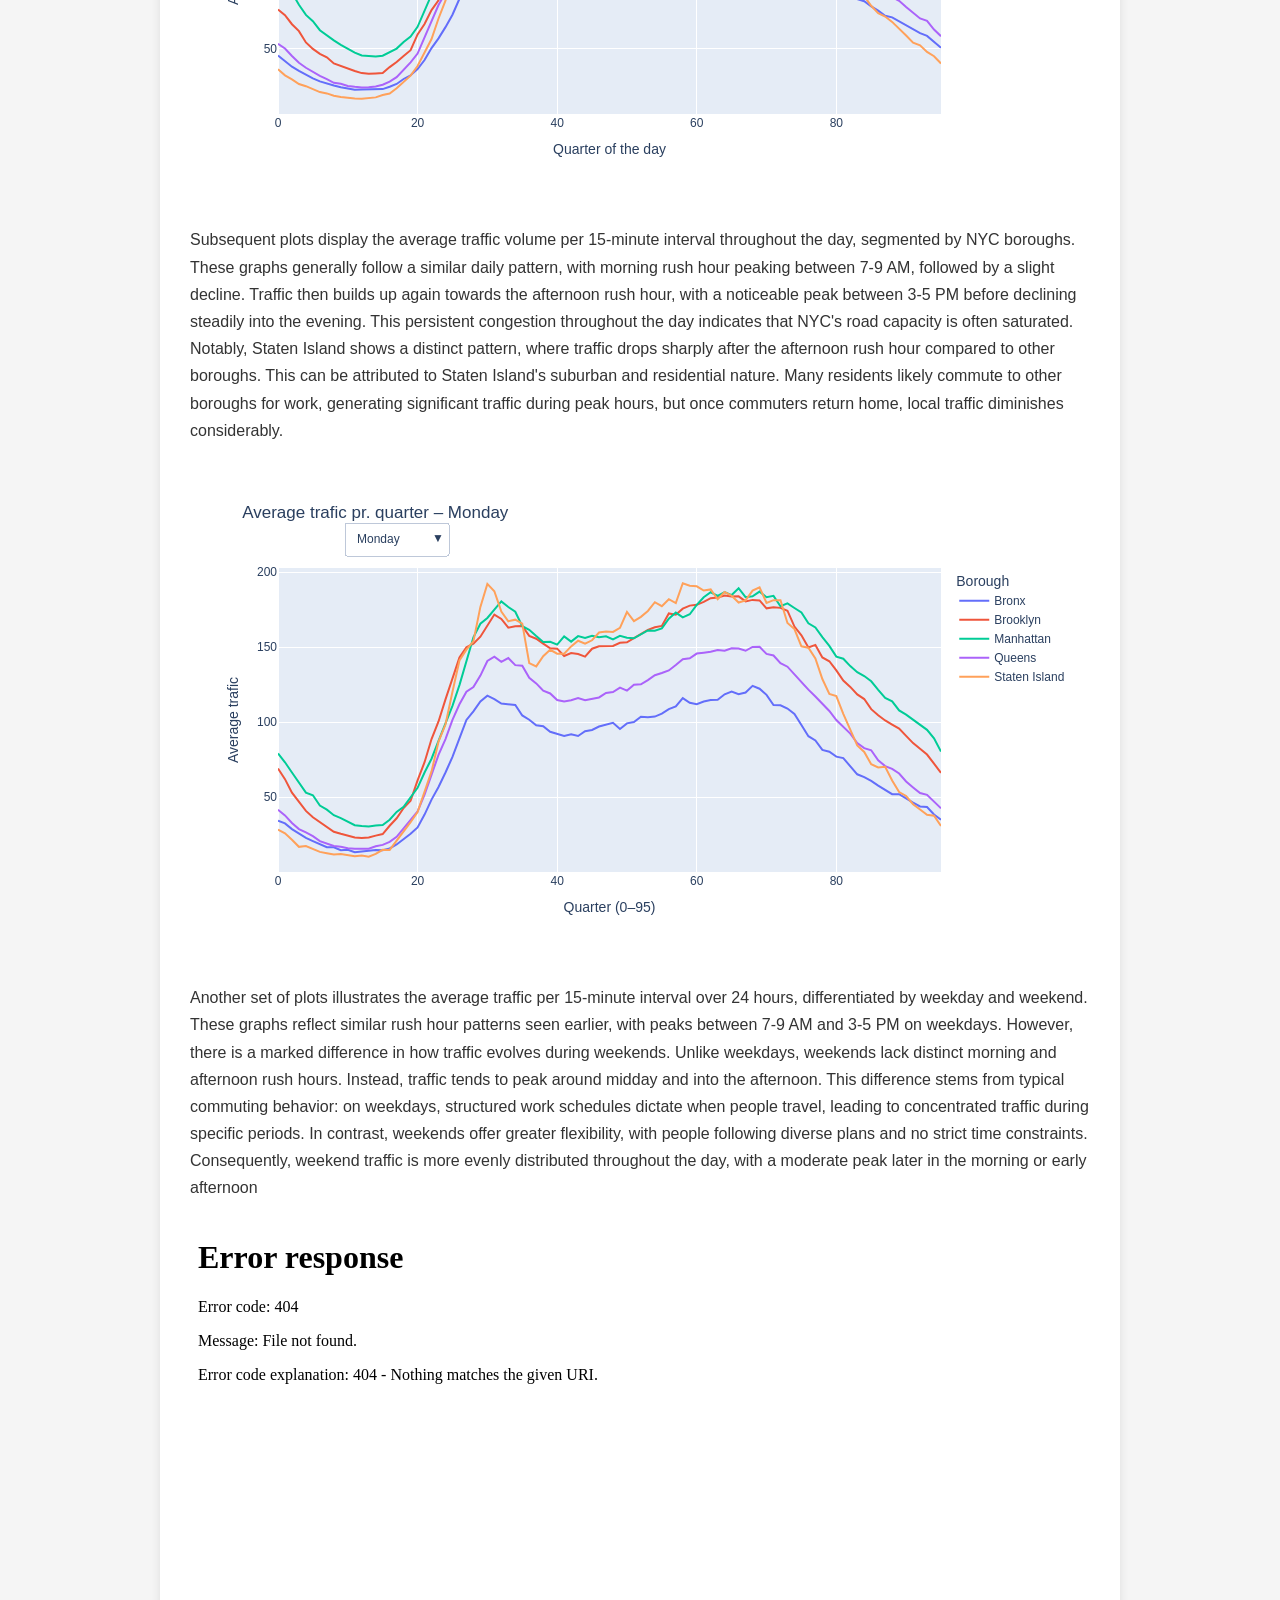
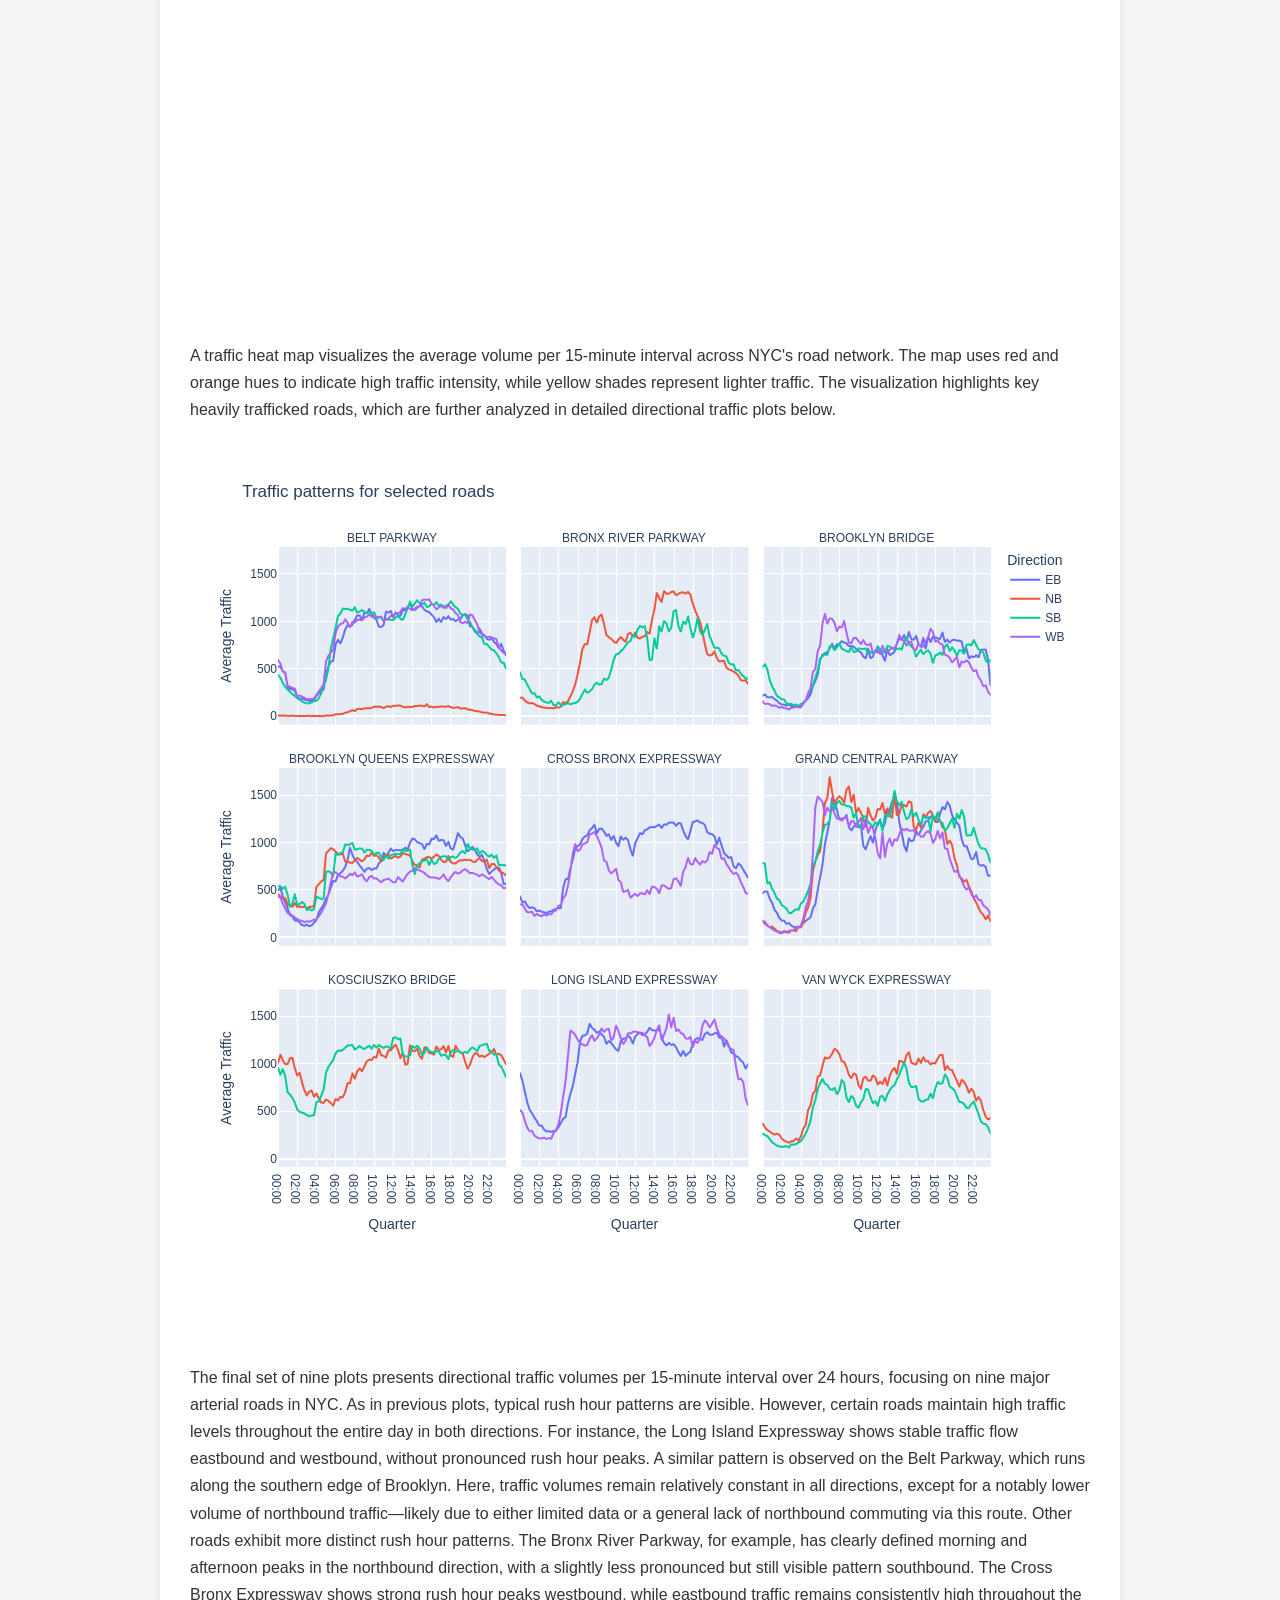
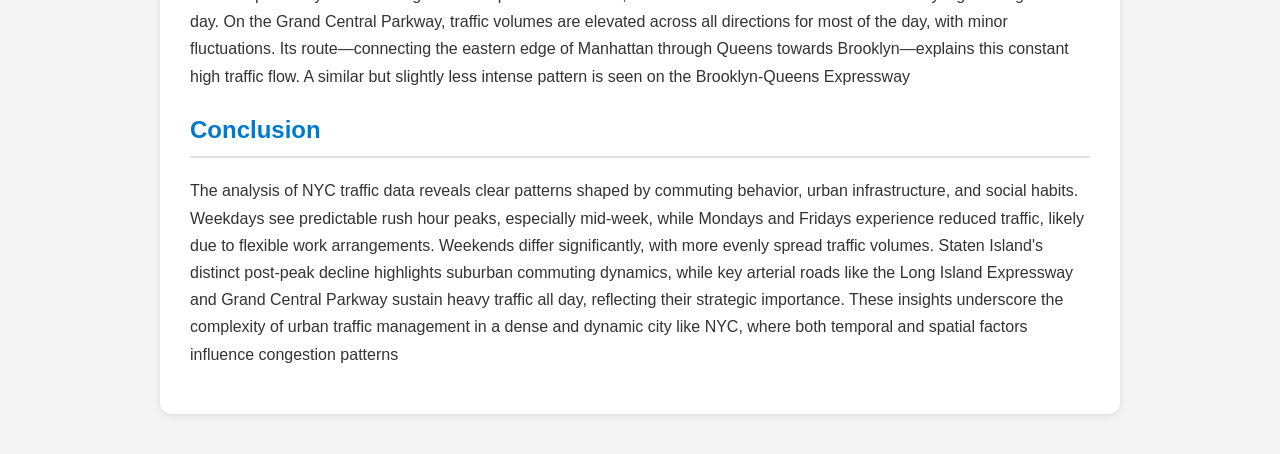
==== commit a8354627: "Updated homepage" ====
--- a/index.html
+++ b/index.html
@@ -63,7 +63,7 @@
         </section>
 
         <section>
-            <iframe src="Selected_roads.html" width="100%" height="1300px" style="border:none;"></iframe>
+            <iframe src="Selected_roads.html" width="100%" height="900px" style="border:none;"></iframe>
 
             <p>The final set of nine plots presents directional traffic volumes per 15-minute interval over 24 hours, focusing on nine major arterial roads in NYC. As in
             previous plots, typical rush hour patterns are visible. However, certain roads maintain high traffic levels throughout the entire day in both directions.
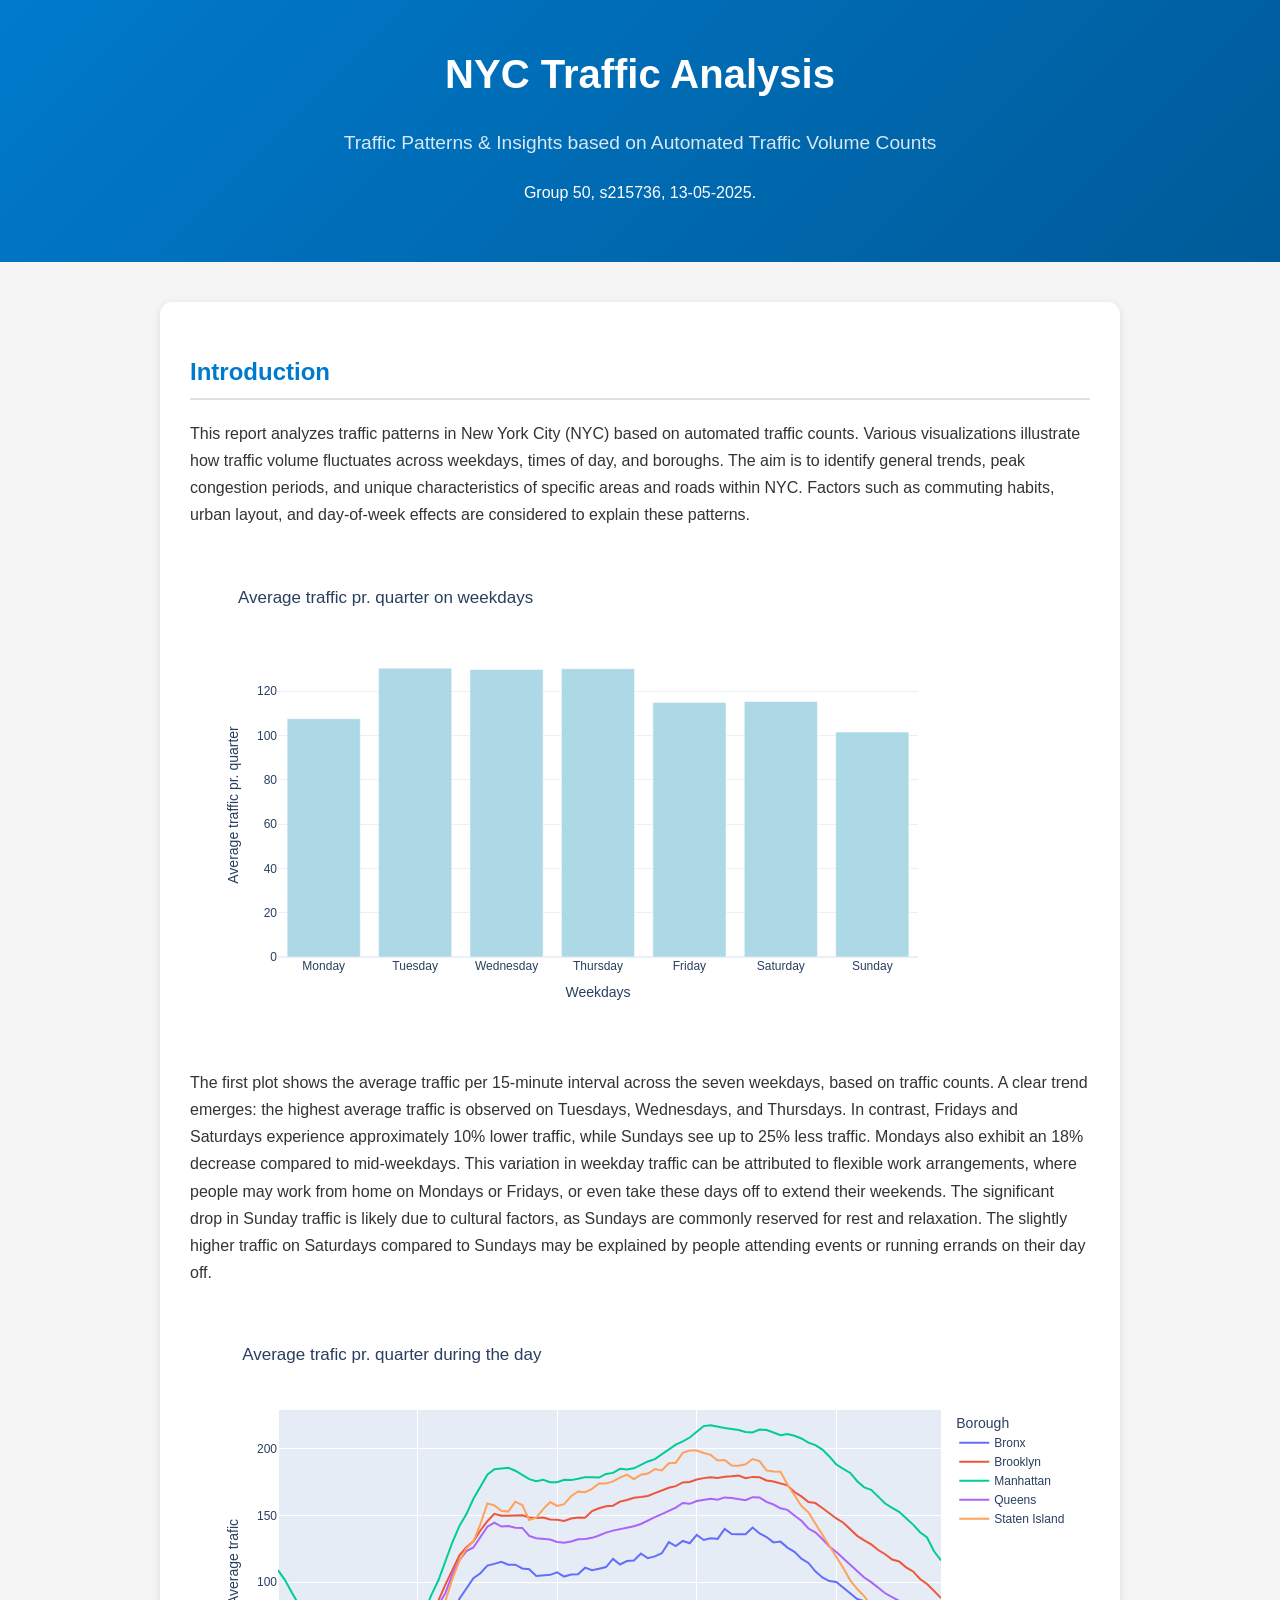
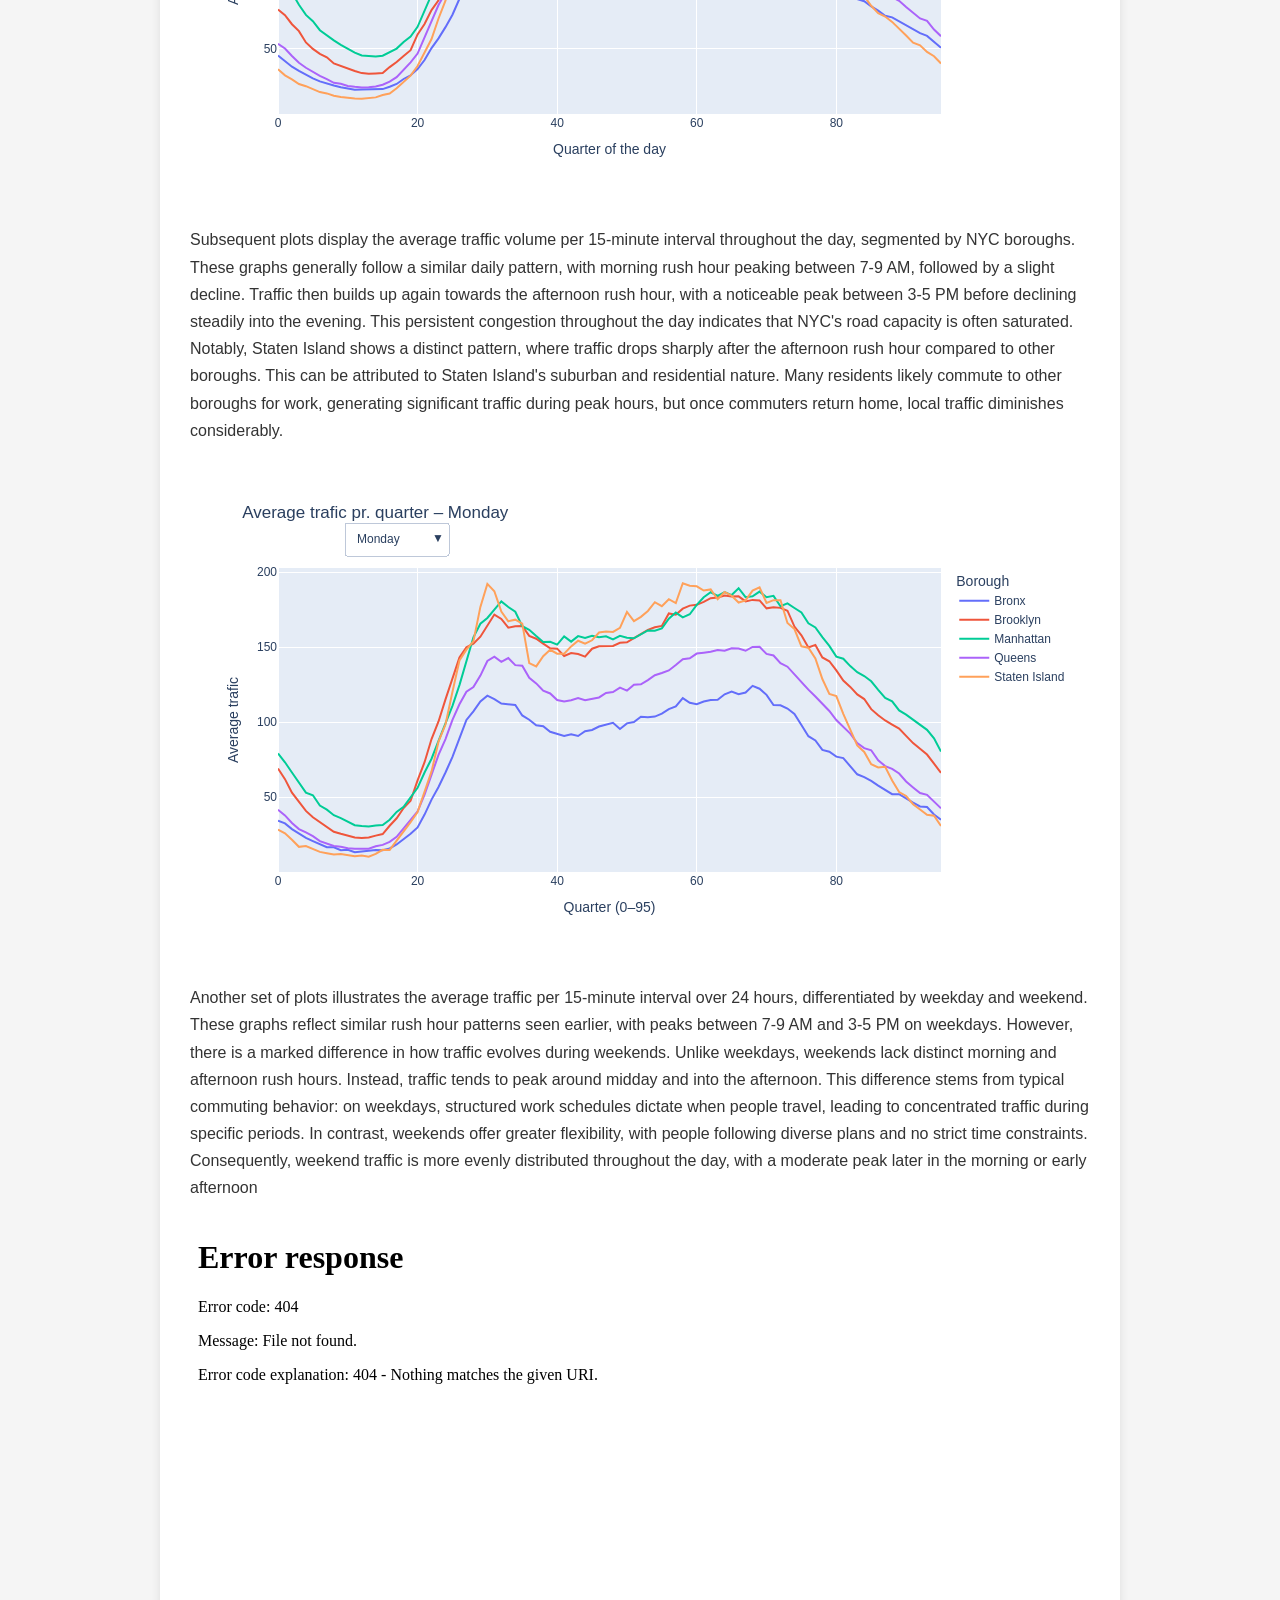
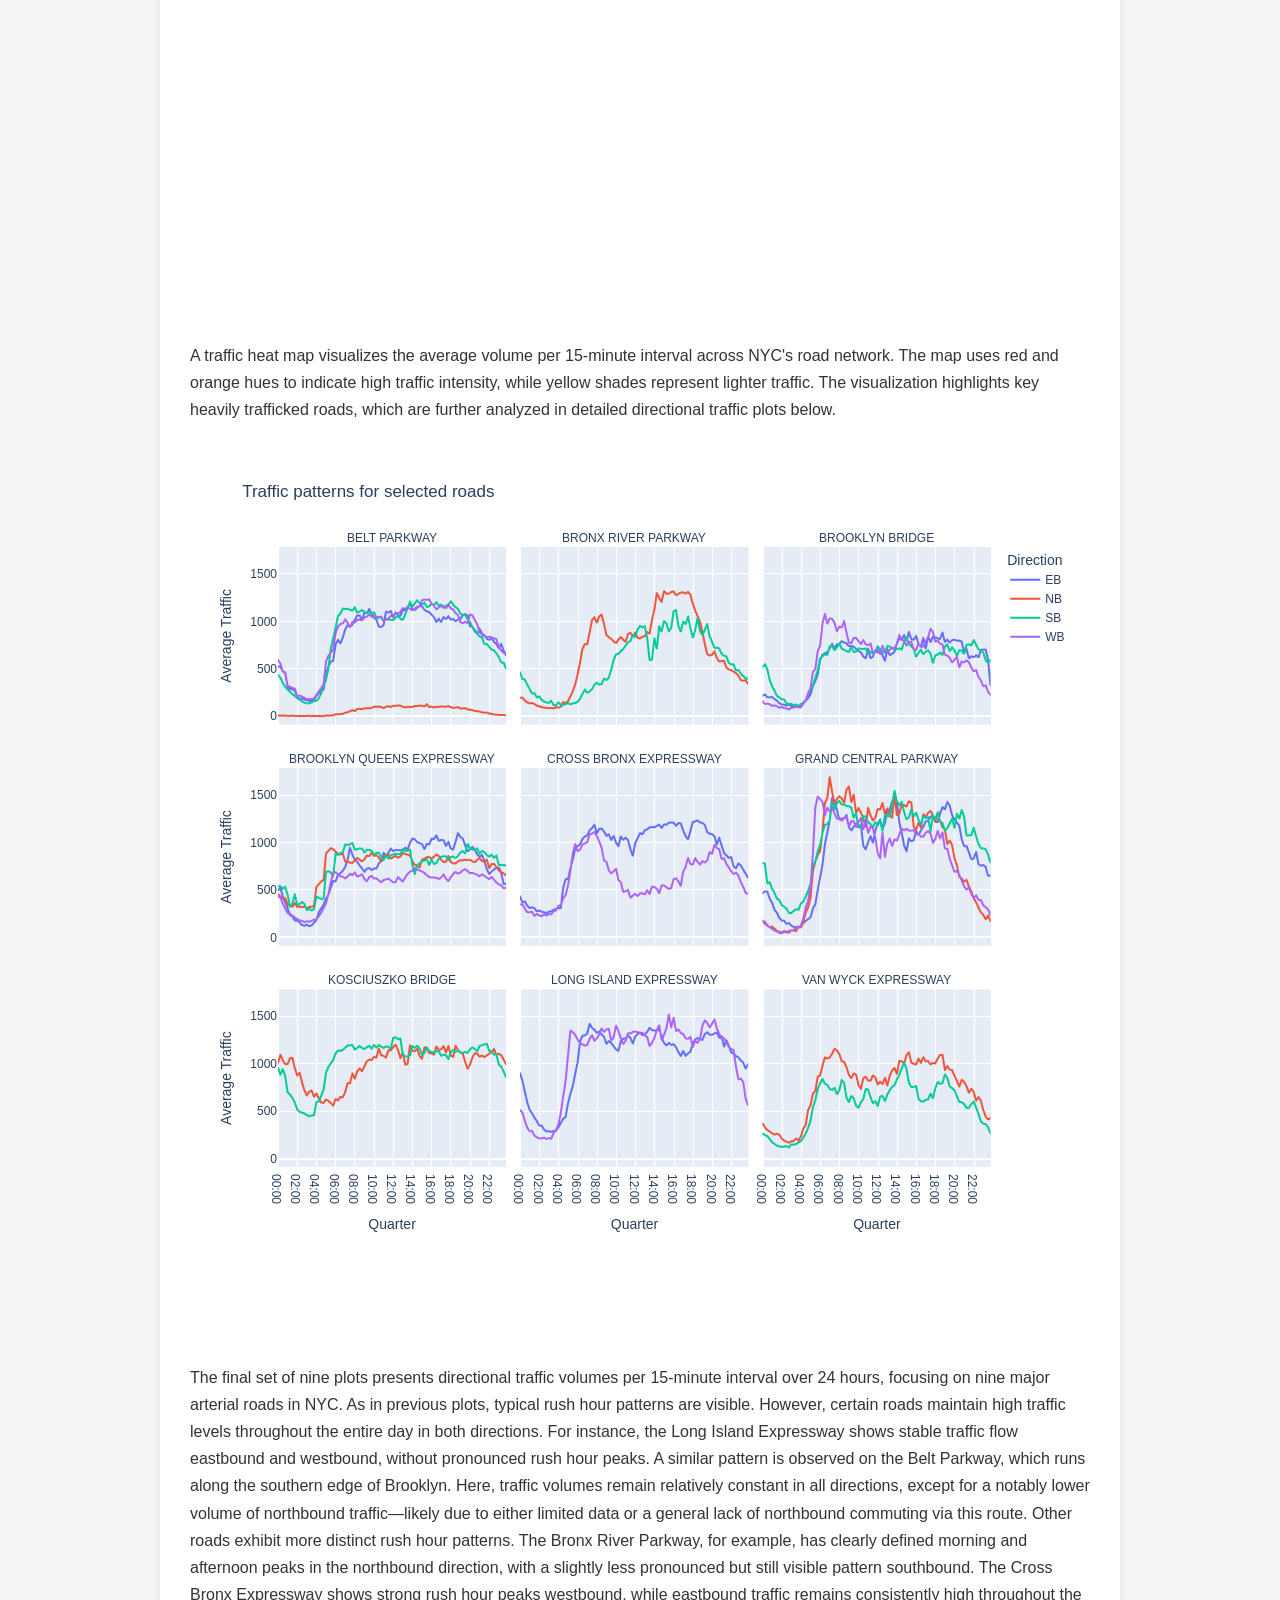
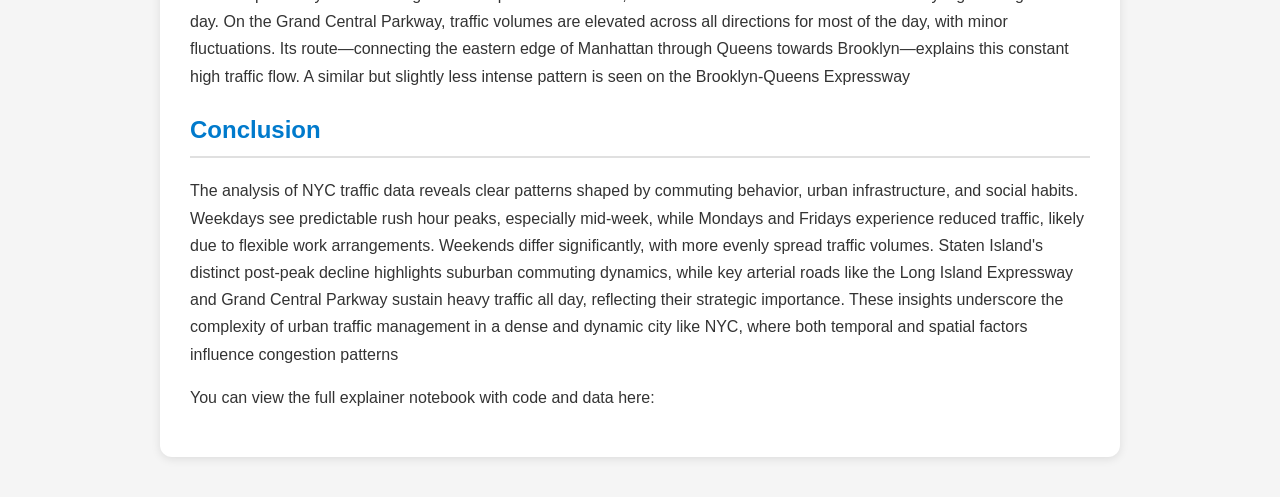
==== commit b34319a1: "add" ====
--- a/index.html
+++ b/index.html
@@ -85,6 +85,13 @@
             Island Expressway and Grand Central Parkway sustain heavy traffic all day, reflecting their strategic importance. These insights underscore the complexity of
             urban traffic management in a dense and dynamic city like NYC, where both temporal and spatial factors influence congestion patterns</p>
         </section>
+
+        <p>
+        You can view the full explainer notebook with code and data here:
+    <a href="https://nbviewer.org/github/MikkelKragJohansen/MikkelKragJohansen.github.io/blob/main/Explainer.ipynb?flush_cache=true" target="_blank">
+    </a>
+</p>
+
     </main>
 </body>
 </html>
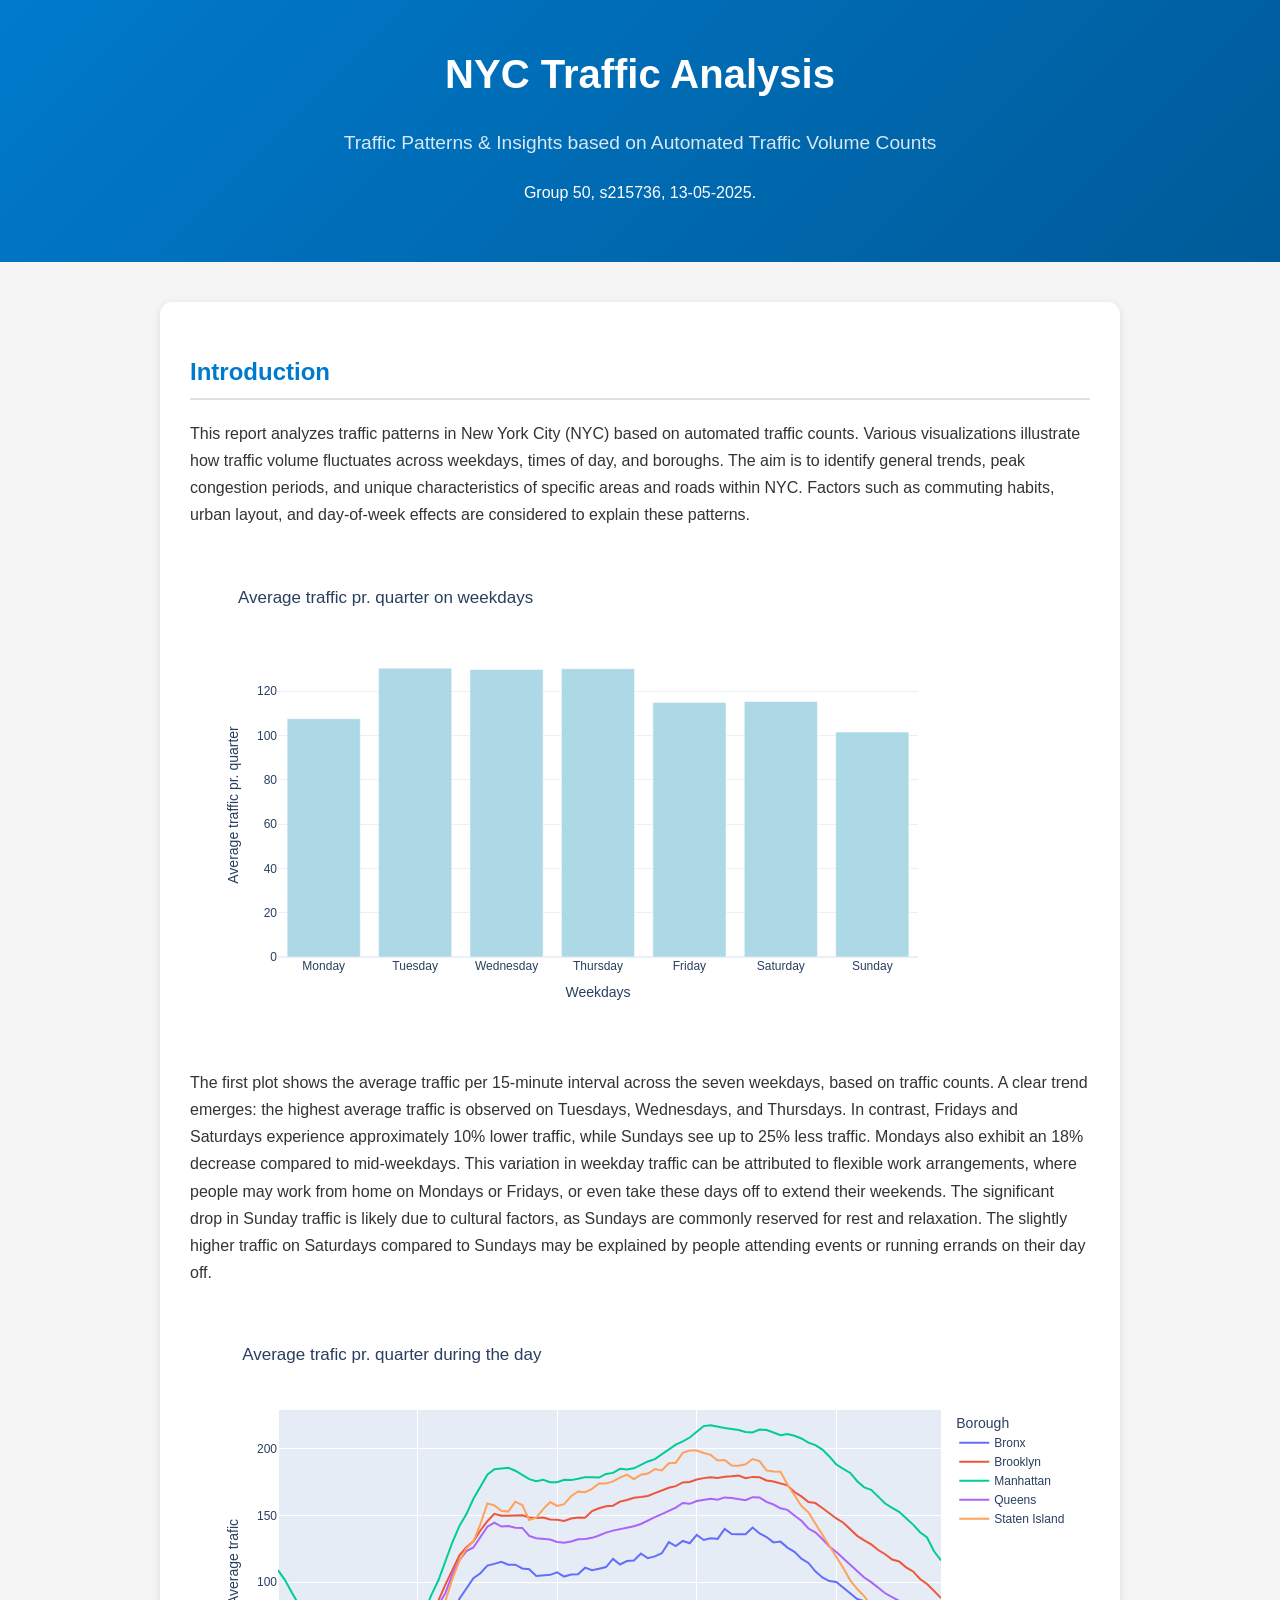
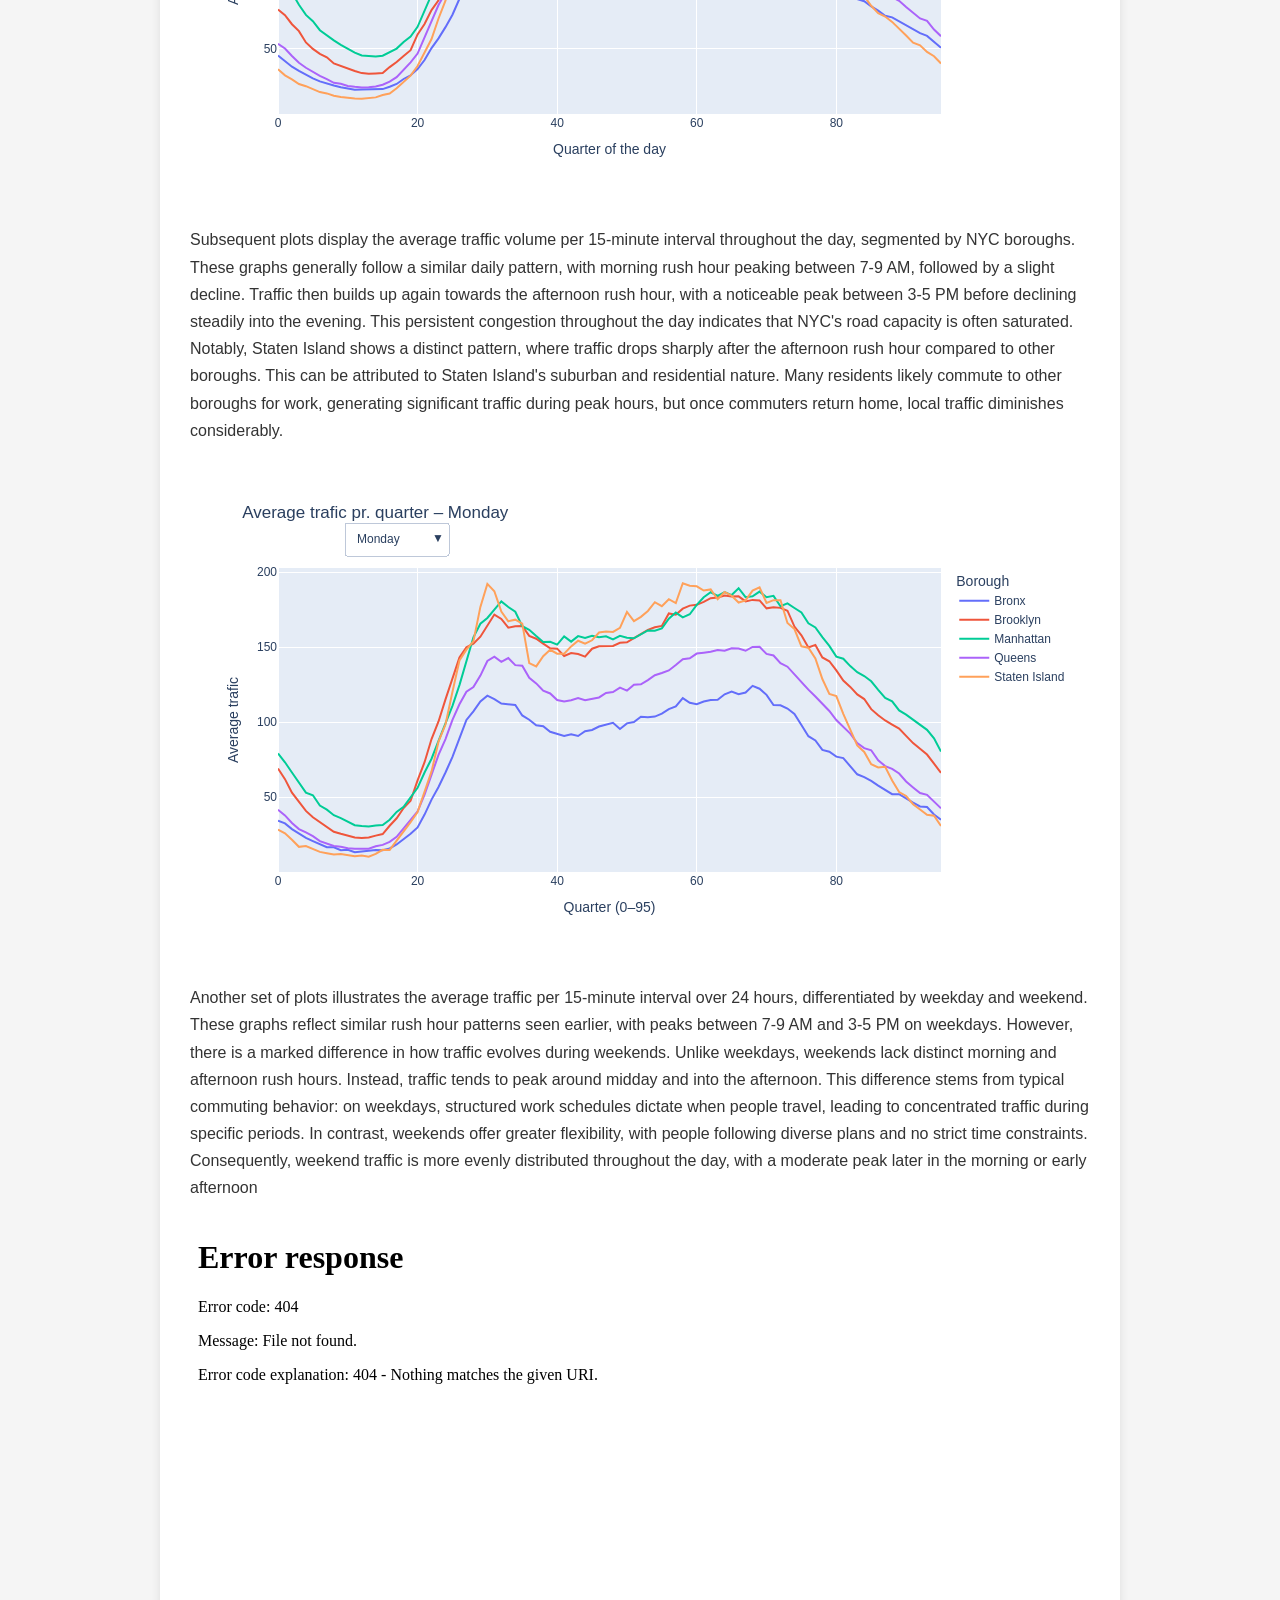
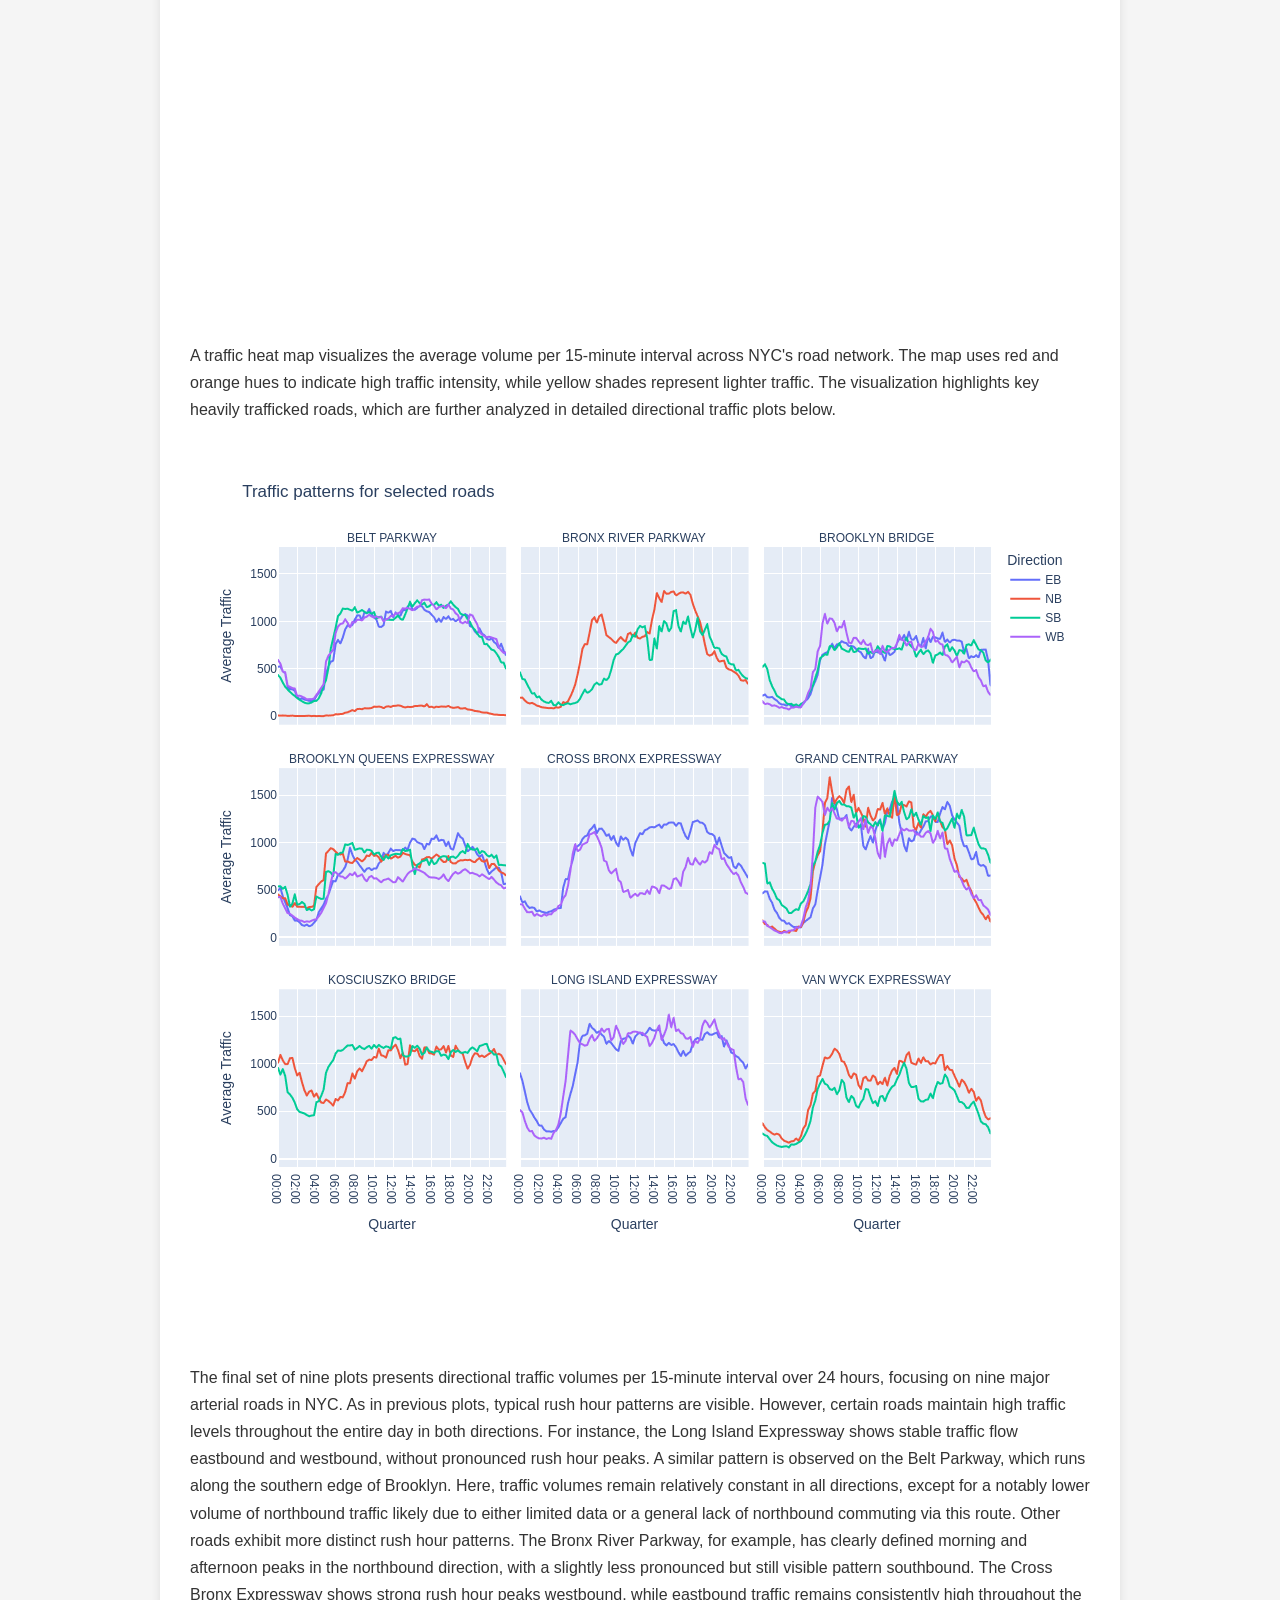
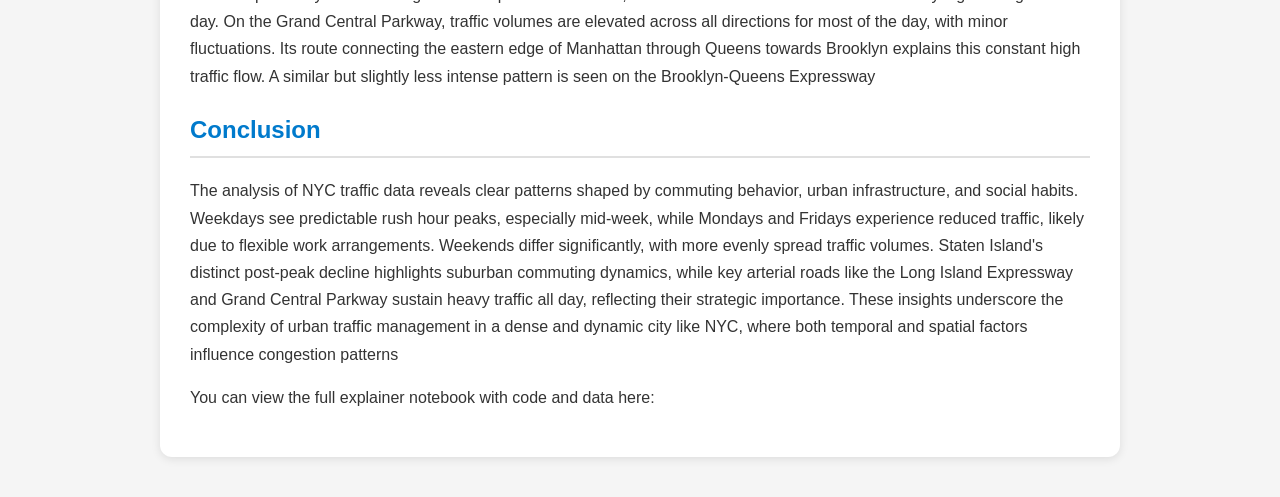
==== commit 27767772: "add" ====
--- a/index.html
+++ b/index.html
@@ -69,11 +69,11 @@
             previous plots, typical rush hour patterns are visible. However, certain roads maintain high traffic levels throughout the entire day in both directions.
             For instance, the Long Island Expressway shows stable traffic flow eastbound and westbound, without pronounced rush hour peaks. A similar pattern is observed
             on the Belt Parkway, which runs along the southern edge of Brooklyn. Here, traffic volumes remain relatively constant in all directions, except for a notably
-            lower volume of northbound traffic—likely due to either limited data or a general lack of northbound commuting via this route. Other roads exhibit more
+            lower volume of northbound traffic likely due to either limited data or a general lack of northbound commuting via this route. Other roads exhibit more
             distinct rush hour patterns. The Bronx River Parkway, for example, has clearly defined morning and afternoon peaks in the northbound direction, with a
             slightly less pronounced but still visible pattern southbound. The Cross Bronx Expressway shows strong rush hour peaks westbound, while eastbound traffic
             remains consistently high throughout the day. On the Grand Central Parkway, traffic volumes are elevated across all directions for most of the day, with
-            minor fluctuations. Its route—connecting the eastern edge of Manhattan through Queens towards Brooklyn—explains this constant high traffic flow. A similar
+            minor fluctuations. Its route connecting the eastern edge of Manhattan through Queens towards Brooklyn explains this constant high traffic flow. A similar
             but slightly less intense pattern is seen on the Brooklyn-Queens Expressway</p>
         </section>
 
@@ -88,9 +88,9 @@
 
         <p>
         You can view the full explainer notebook with code and data here:
-    <a href="https://nbviewer.org/github/MikkelKragJohansen/MikkelKragJohansen.github.io/blob/main/Explainer.ipynb?flush_cache=true" target="_blank">
-    </a>
-</p>
+        <a href="https://nbviewer.org/github/MikkelKragJohansen/MikkelKragJohansen.github.io/blob/main/Explainer.ipynb?flush_cache=true" target="_blank">
+        </a>
+        </p>
 
     </main>
 </body>
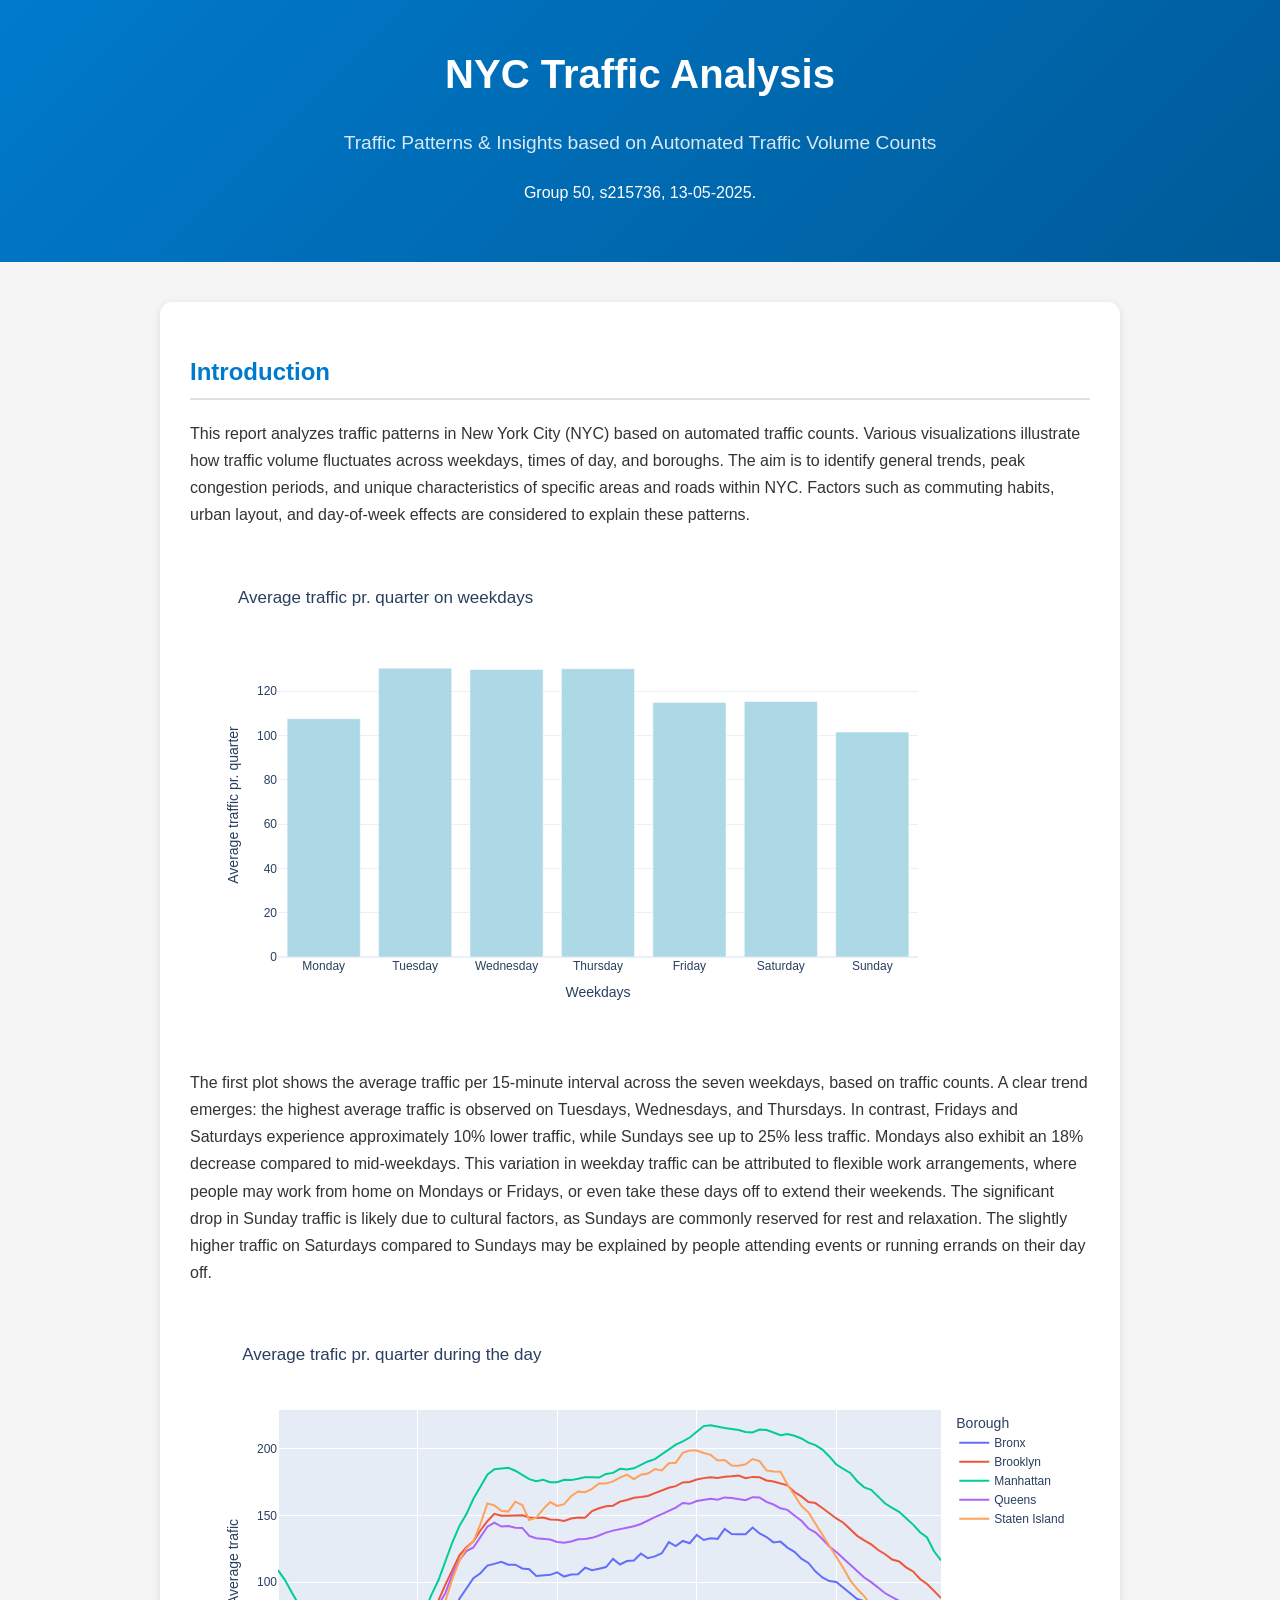
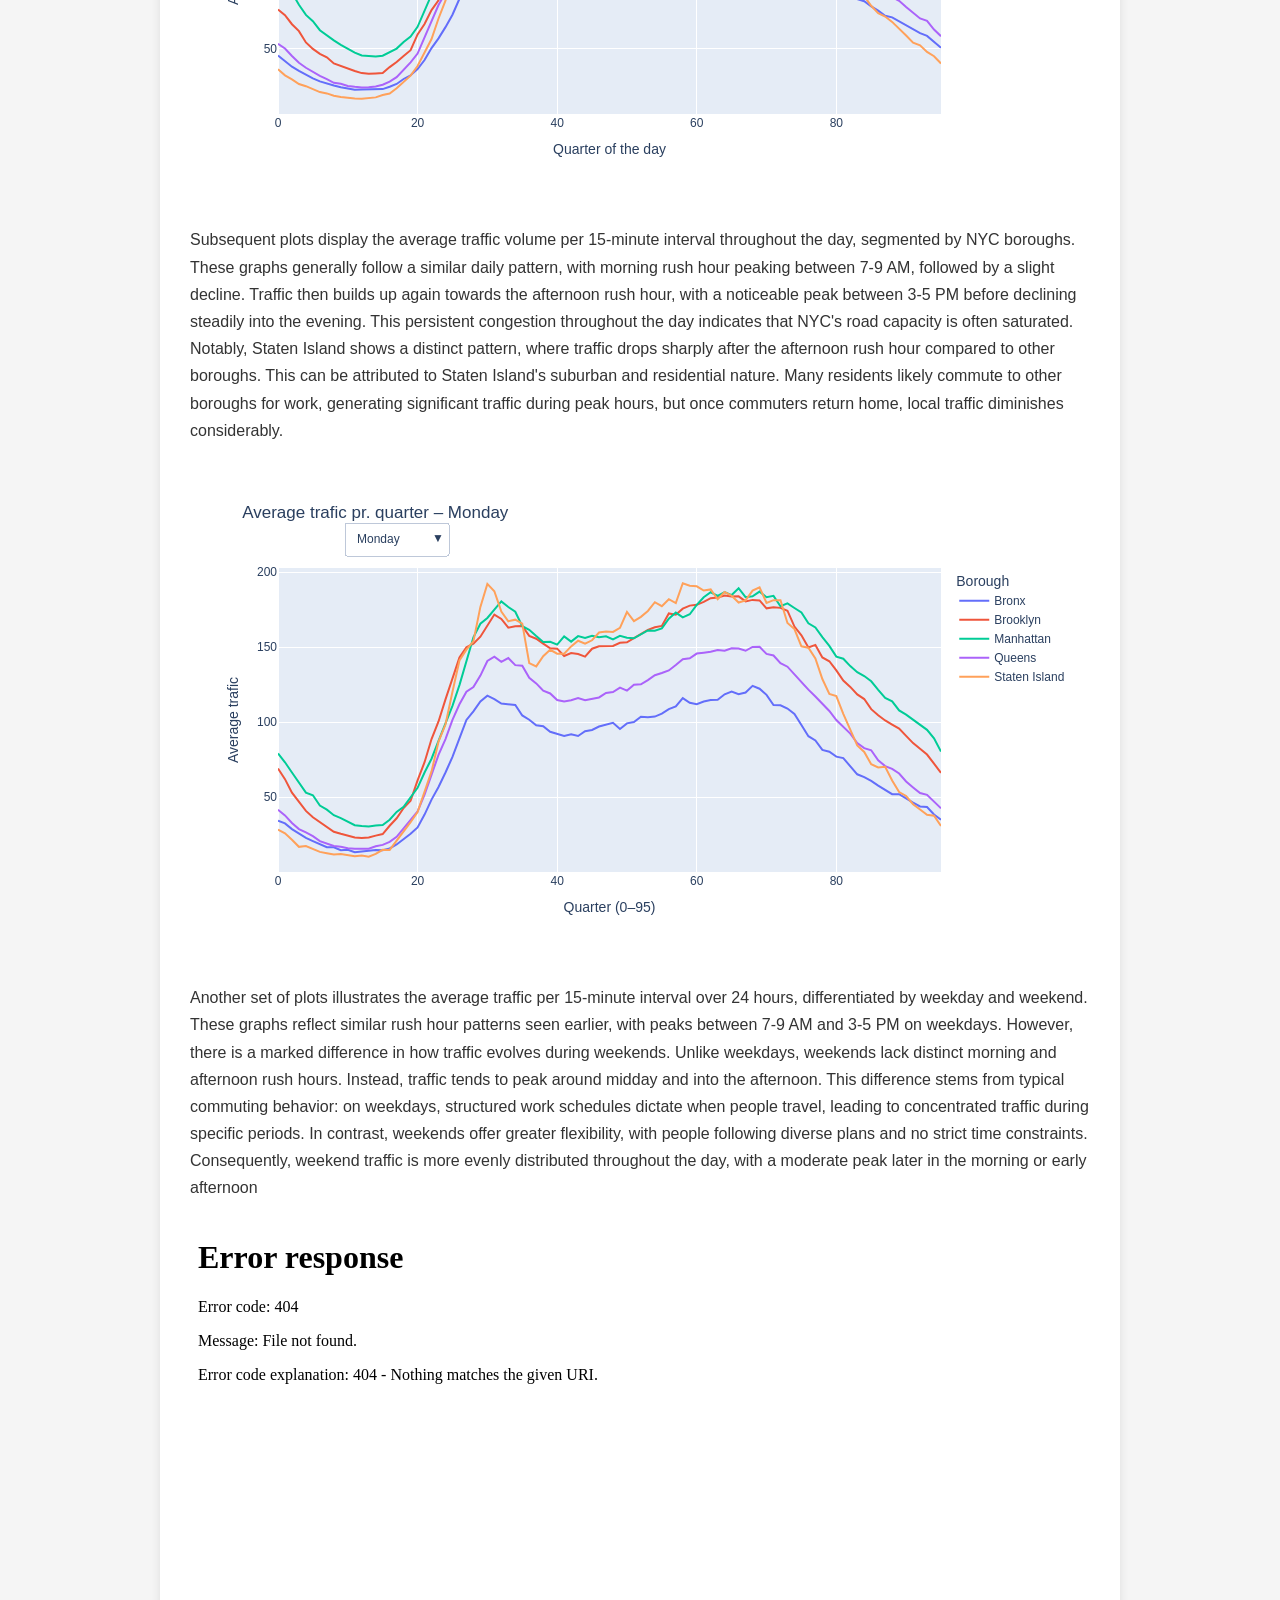
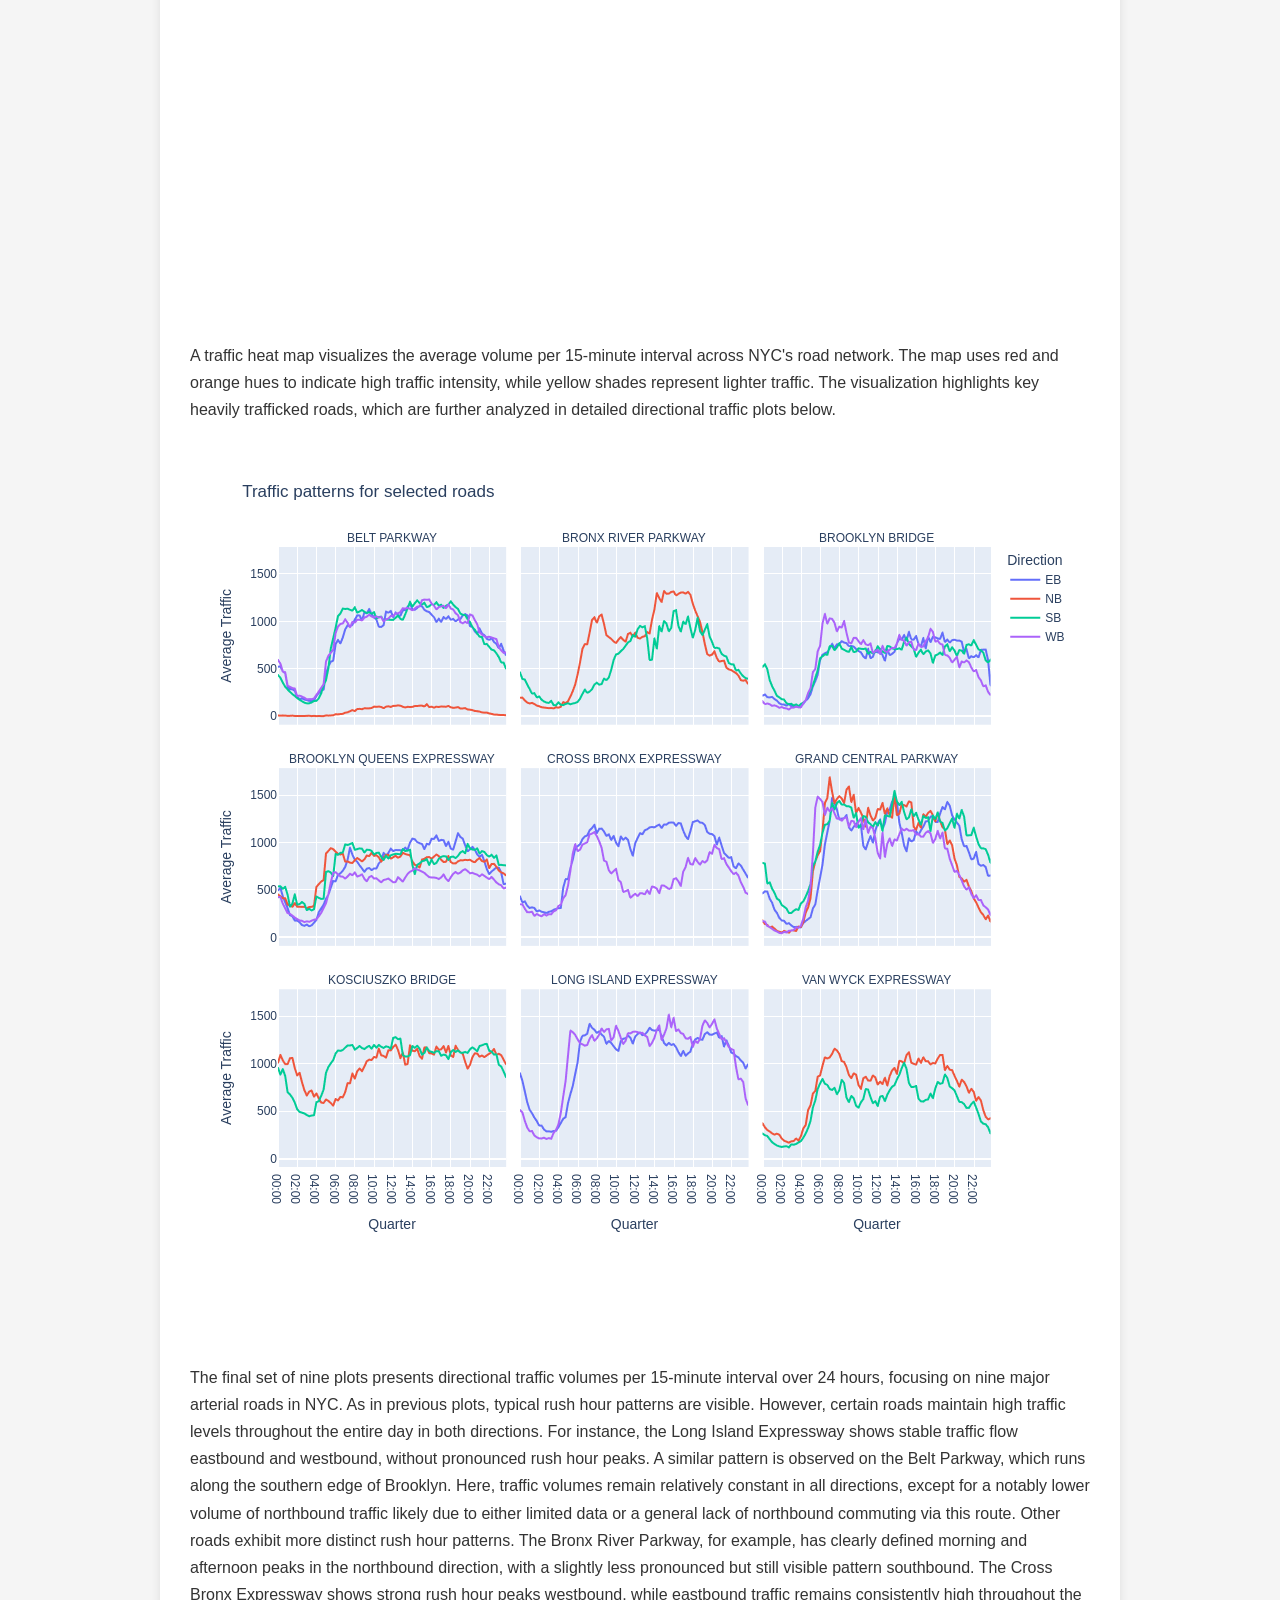
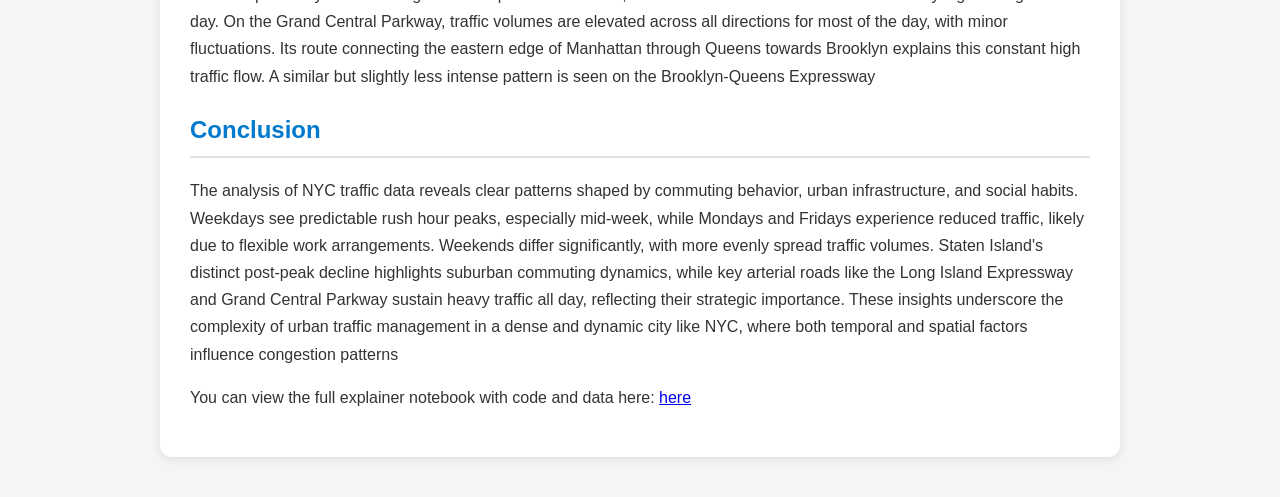
==== commit a5e10596: "add" ====
--- a/index.html
+++ b/index.html
@@ -86,11 +86,10 @@
             urban traffic management in a dense and dynamic city like NYC, where both temporal and spatial factors influence congestion patterns</p>
         </section>
 
-        <p>
-        You can view the full explainer notebook with code and data here:
-        <a href="https://nbviewer.org/github/MikkelKragJohansen/MikkelKragJohansen.github.io/blob/main/Explainer.ipynb?flush_cache=true" target="_blank">
-        </a>
-        </p>
+<p>You can view the full explainer notebook with code and data here: 
+   <a href="https://nbviewer.org/github/MikkelKragJohansen/MikkelKragJohansen.github.io/blob/main/Explainer.ipynb?flush_cache=true" target="_blank">here</a>
+</p>
+
 
     </main>
 </body>
